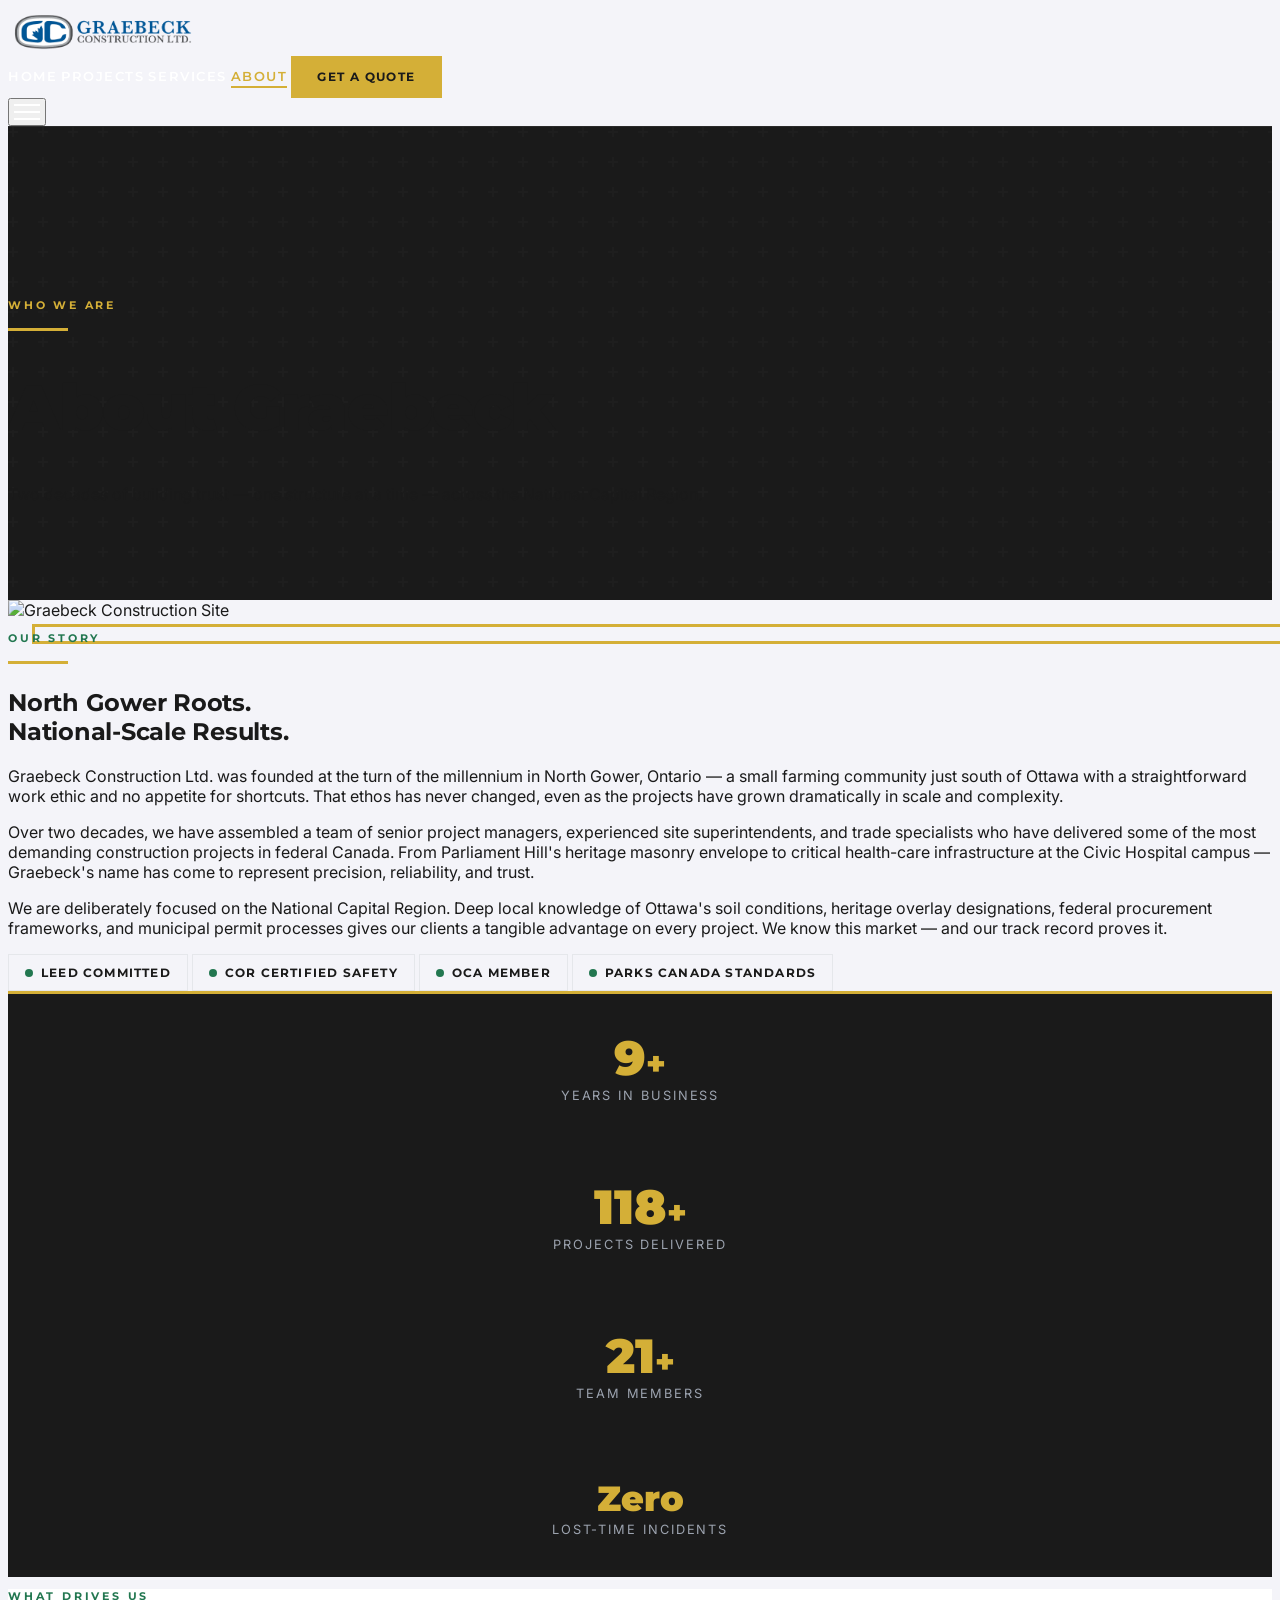
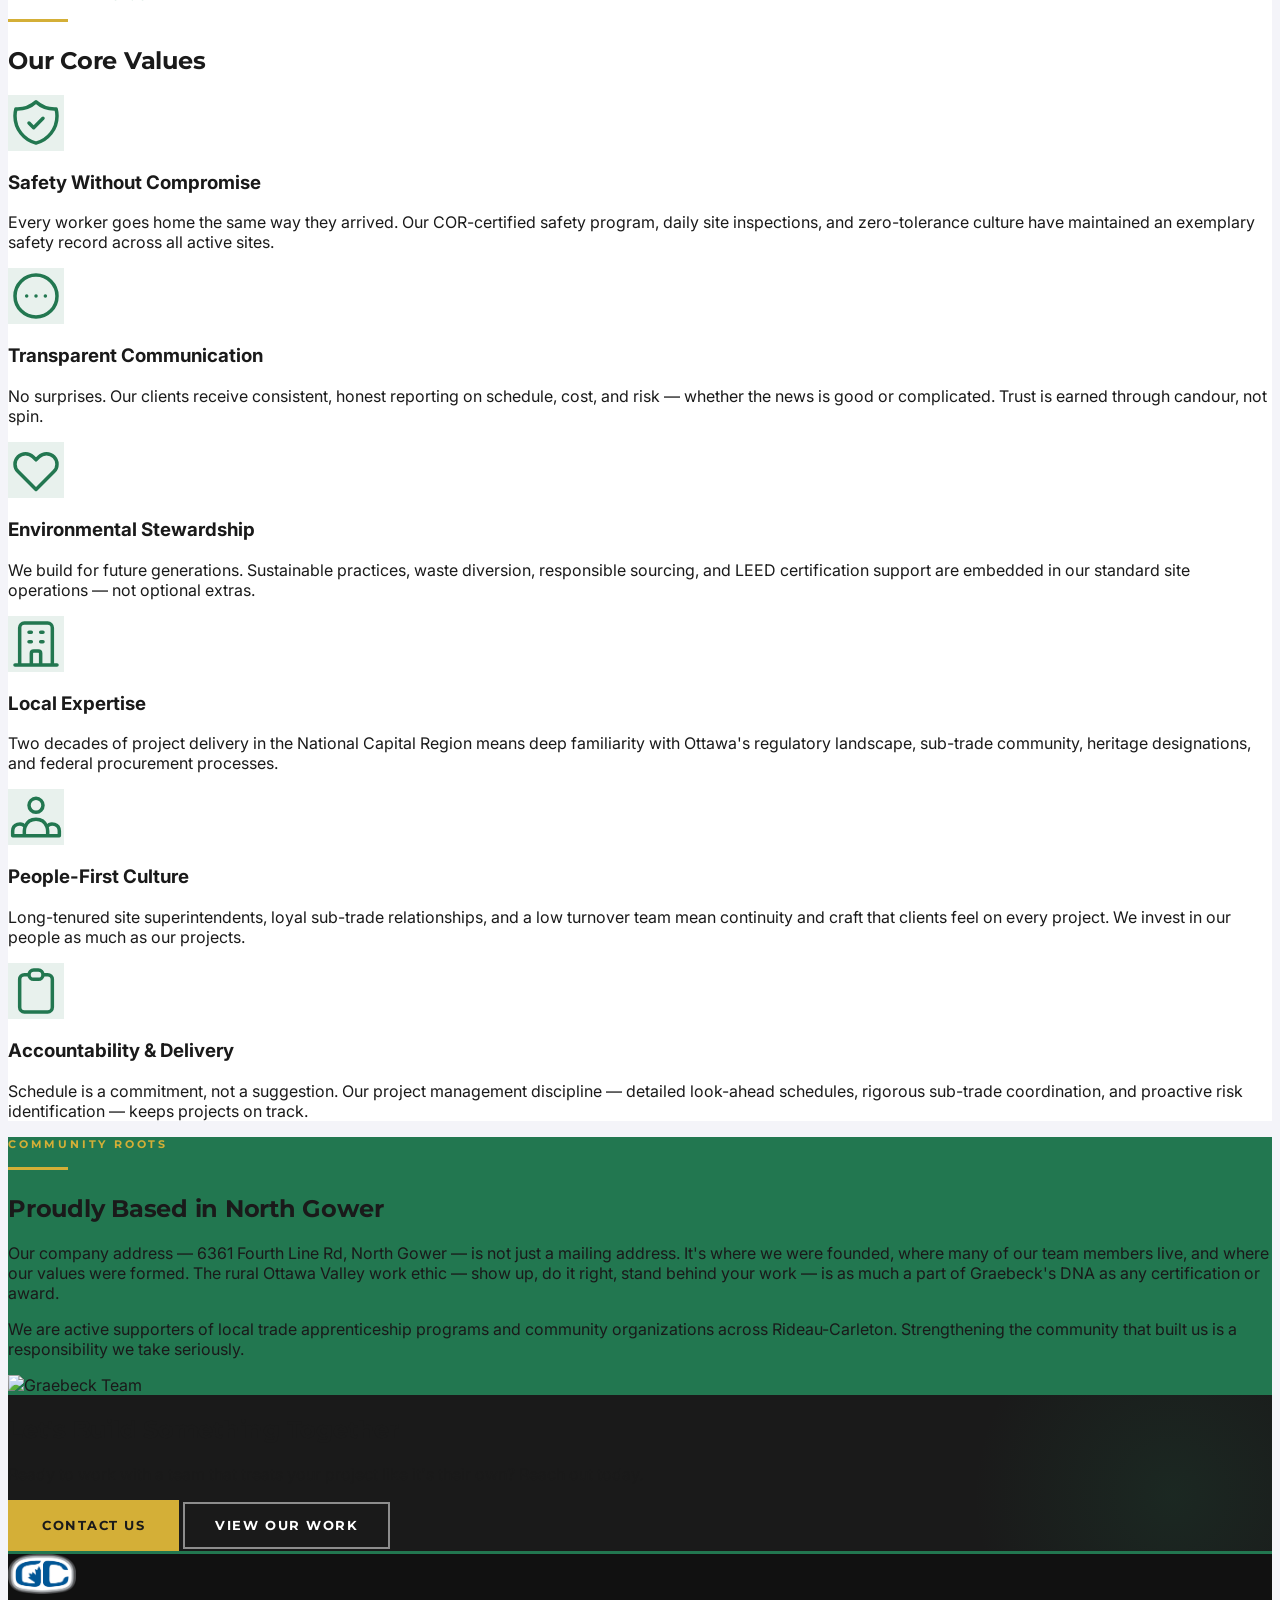
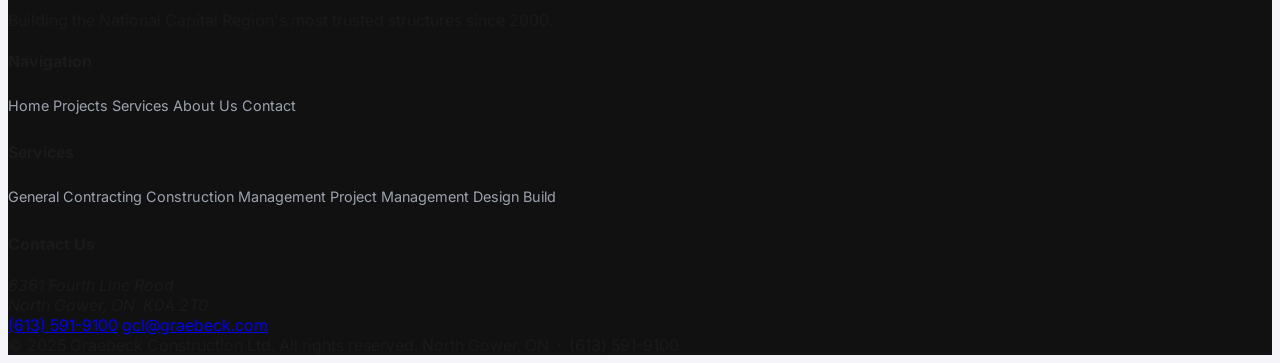
==== about.html @ f1868d28 "Replace placeholder logos and Unsplash images with real Graebeck assets - Download and wire up real " ====
<!DOCTYPE html>
<html lang="en">
<head>
  <meta charset="UTF-8" />
  <meta name="viewport" content="width=device-width, initial-scale=1.0" />
  <title>About Us — Graebeck Construction Ltd.</title>
  <meta name="description" content="Learn about Graebeck Construction Ltd. — 20+ years of trusted institutional, commercial, and heritage construction across Ottawa and the National Capital Region." />
  <link rel="preconnect" href="https://fonts.googleapis.com" />
  <link rel="preconnect" href="https://fonts.gstatic.com" crossorigin />
  <link href="https://fonts.googleapis.com/css2?family=Montserrat:wght@400;600;700;900&family=Inter:wght@300;400;500;600&display=swap" rel="stylesheet" />
  <script src="https://cdn.tailwindcss.com"></script>
  <script>
    tailwind.config = {
      theme: {
        extend: {
          colors: {
            onyx: '#1A1A1A', forest: '#227750', 'forest-dark': '#1a5c3a',
            cool: '#F4F4F9', gold: '#D4AF37', 'gold-light': '#e8c84a',
          },
          fontFamily: { montserrat: ['Montserrat', 'sans-serif'], inter: ['Inter', 'sans-serif'] }
        }
      }
    }
  </script>
  <link rel="stylesheet" href="css/custom.css" />
</head>
<body class="bg-cool text-onyx">

  <!-- NAV -->
  <nav id="navbar" class="fixed top-0 w-full z-50 nav-scrolled">
    <div class="max-w-7xl mx-auto px-6 lg:px-8">
      <div class="flex items-center justify-between h-20">
        <a href="index.html" class="flex items-center gap-3 no-underline">
          <img src="images/logo.png" alt="Graebeck Construction Ltd." style="height:48px;width:auto;display:block;" />
        </a>
        <div class="hidden md:flex items-center gap-10">
          <a href="index.html"    class="nav-link">Home</a>
          <a href="projects.html" class="nav-link">Projects</a>
          <a href="services.html" class="nav-link">Services</a>
          <a href="about.html"    class="nav-link active">About</a>
          <a href="contact.html"  class="btn-primary" style="padding:12px 24px;font-size:0.72rem;">Get a Quote</a>
        </div>
        <button id="hamburger" class="hamburger md:hidden"><span></span><span></span><span></span></button>
      </div>
    </div>
    <div id="mobile-menu" class="md:hidden" style="background:#111;border-top:1px solid #2a2a2a;">
      <a href="index.html"    class="mobile-nav-link">Home</a>
      <a href="projects.html" class="mobile-nav-link">Projects</a>
      <a href="services.html" class="mobile-nav-link">Services</a>
      <a href="about.html"    class="mobile-nav-link">About</a>
      <a href="contact.html"  class="mobile-nav-link" style="color:#D4AF37;">Get a Quote →</a>
    </div>
  </nav>

  <!-- PAGE HERO -->
  <div class="page-hero">
    <div class="max-w-7xl mx-auto px-6 lg:px-8 page-hero-content">
      <p class="label-overline light">Who We Are</p>
      <div class="gold-divider"></div>
      <h1 class="heading-display text-white" style="font-size:clamp(2.2rem,5vw,4rem);">About Graebeck</h1>
      <p class="text-gray-400 font-inter mt-4 max-w-xl text-lg leading-relaxed">
        Two decades of building trust — one structure at a time — across the National Capital Region.
      </p>
    </div>
  </div>

  <!-- STORY SECTION -->
  <section class="py-24 bg-cool">
    <div class="max-w-7xl mx-auto px-6 lg:px-8">
      <div class="grid grid-cols-1 lg:grid-cols-2 gap-16 items-center">

        <div class="about-img-wrapper" data-reveal>
          <img src="https://images.unsplash.com/photo-1504307651254-35680f356dfd?w=900&q=80"
               alt="Graebeck Construction Site" loading="lazy" />
        </div>

        <div data-reveal data-delay="150">
          <p class="label-overline">Our Story</p>
          <div class="gold-divider"></div>
          <h2 class="heading-section text-onyx text-3xl mb-6">North Gower Roots.<br/>National-Scale Results.</h2>
          <p class="text-gray-600 font-inter leading-relaxed mb-5">
            Graebeck Construction Ltd. was founded at the turn of the millennium in North Gower,
            Ontario — a small farming community just south of Ottawa with a straightforward
            work ethic and no appetite for shortcuts. That ethos has never changed, even as
            the projects have grown dramatically in scale and complexity.
          </p>
          <p class="text-gray-600 font-inter leading-relaxed mb-5">
            Over two decades, we have assembled a team of senior project managers, experienced
            site superintendents, and trade specialists who have delivered some of the most
            demanding construction projects in federal Canada. From Parliament Hill's heritage
            masonry envelope to critical health-care infrastructure at the Civic Hospital campus —
            Graebeck's name has come to represent precision, reliability, and trust.
          </p>
          <p class="text-gray-600 font-inter leading-relaxed mb-8">
            We are deliberately focused on the National Capital Region. Deep local knowledge
            of Ottawa's soil conditions, heritage overlay designations, federal procurement
            frameworks, and municipal permit processes gives our clients a tangible advantage
            on every project. We know this market — and our track record proves it.
          </p>
          <div class="flex flex-wrap gap-3">
            <span class="cert-badge"><span class="badge-dot"></span>LEED Committed</span>
            <span class="cert-badge"><span class="badge-dot"></span>COR Certified Safety</span>
            <span class="cert-badge"><span class="badge-dot"></span>OCA Member</span>
            <span class="cert-badge"><span class="badge-dot"></span>Parks Canada Standards</span>
          </div>
        </div>
      </div>
    </div>
  </section>

  <!-- STATS -->
  <section class="stats-bar">
    <div class="max-w-7xl mx-auto px-6 lg:px-8">
      <div class="grid grid-cols-2 md:grid-cols-4 divide-x divide-gray-800">
        <div class="stat-item">
          <span class="stat-number"><span data-target="20">0</span><span class="stat-suffix">+</span></span>
          <div class="stat-label">Years in Business</div>
        </div>
        <div class="stat-item">
          <span class="stat-number"><span data-target="250">0</span><span class="stat-suffix">+</span></span>
          <div class="stat-label">Projects Delivered</div>
        </div>
        <div class="stat-item">
          <span class="stat-number"><span data-target="45">0</span><span class="stat-suffix">+</span></span>
          <div class="stat-label">Team Members</div>
        </div>
        <div class="stat-item">
          <span class="stat-number" style="font-size:2.2rem;color:#D4AF37;">Zero</span>
          <div class="stat-label">Lost-Time Incidents</div>
        </div>
      </div>
    </div>
  </section>

  <!-- VALUES -->
  <section style="background:#fff;" class="py-24">
    <div class="max-w-7xl mx-auto px-6 lg:px-8">
      <div class="text-center max-w-2xl mx-auto mb-16">
        <p class="label-overline" data-reveal>What Drives Us</p>
        <div class="gold-divider mx-auto"></div>
        <h2 class="heading-section text-onyx text-4xl" data-reveal data-delay="100">Our Core Values</h2>
      </div>
      <div class="grid grid-cols-1 md:grid-cols-2 lg:grid-cols-3 gap-8">

        <div class="p-8 bg-cool border border-gray-200" data-reveal>
          <div class="service-icon mb-5">
            <svg xmlns="http://www.w3.org/2000/svg" class="w-7 h-7" fill="none" viewBox="0 0 24 24" stroke="currentColor"><path stroke-linecap="round" stroke-linejoin="round" stroke-width="1.5" d="M9 12l2 2 4-4m5.618-4.016A11.955 11.955 0 0112 2.944a11.955 11.955 0 01-8.618 3.04A12.02 12.02 0 003 9c0 5.591 3.824 10.29 9 11.622 5.176-1.332 9-6.03 9-11.622 0-1.042-.133-2.052-.382-3.016z" /></svg>
          </div>
          <h3 class="font-montserrat font-bold text-onyx text-lg mb-3">Safety Without Compromise</h3>
          <p class="text-gray-500 font-inter text-sm leading-relaxed">Every worker goes home the same way they arrived. Our COR-certified safety program, daily site inspections, and zero-tolerance culture have maintained an exemplary safety record across all active sites.</p>
        </div>

        <div class="p-8 bg-cool border border-gray-200" data-reveal data-delay="80">
          <div class="service-icon mb-5">
            <svg xmlns="http://www.w3.org/2000/svg" class="w-7 h-7" fill="none" viewBox="0 0 24 24" stroke="currentColor"><path stroke-linecap="round" stroke-linejoin="round" stroke-width="1.5" d="M8 12h.01M12 12h.01M16 12h.01M21 12a9 9 0 11-18 0 9 9 0 0118 0z" /></svg>
          </div>
          <h3 class="font-montserrat font-bold text-onyx text-lg mb-3">Transparent Communication</h3>
          <p class="text-gray-500 font-inter text-sm leading-relaxed">No surprises. Our clients receive consistent, honest reporting on schedule, cost, and risk — whether the news is good or complicated. Trust is earned through candour, not spin.</p>
        </div>

        <div class="p-8 bg-cool border border-gray-200" data-reveal data-delay="160">
          <div class="service-icon mb-5">
            <svg xmlns="http://www.w3.org/2000/svg" class="w-7 h-7" fill="none" viewBox="0 0 24 24" stroke="currentColor"><path stroke-linecap="round" stroke-linejoin="round" stroke-width="1.5" d="M4.318 6.318a4.5 4.5 0 000 6.364L12 20.364l7.682-7.682a4.5 4.5 0 00-6.364-6.364L12 7.636l-1.318-1.318a4.5 4.5 0 00-6.364 0z" /></svg>
          </div>
          <h3 class="font-montserrat font-bold text-onyx text-lg mb-3">Environmental Stewardship</h3>
          <p class="text-gray-500 font-inter text-sm leading-relaxed">We build for future generations. Sustainable practices, waste diversion, responsible sourcing, and LEED certification support are embedded in our standard site operations — not optional extras.</p>
        </div>

        <div class="p-8 bg-cool border border-gray-200" data-reveal data-delay="60">
          <div class="service-icon mb-5">
            <svg xmlns="http://www.w3.org/2000/svg" class="w-7 h-7" fill="none" viewBox="0 0 24 24" stroke="currentColor"><path stroke-linecap="round" stroke-linejoin="round" stroke-width="1.5" d="M19 21V5a2 2 0 00-2-2H7a2 2 0 00-2 2v16m14 0h2m-2 0h-5m-9 0H3m2 0h5M9 7h1m-1 4h1m4-4h1m-1 4h1m-5 10v-5a1 1 0 011-1h2a1 1 0 011 1v5m-4 0h4" /></svg>
          </div>
          <h3 class="font-montserrat font-bold text-onyx text-lg mb-3">Local Expertise</h3>
          <p class="text-gray-500 font-inter text-sm leading-relaxed">Two decades of project delivery in the National Capital Region means deep familiarity with Ottawa's regulatory landscape, sub-trade community, heritage designations, and federal procurement processes.</p>
        </div>

        <div class="p-8 bg-cool border border-gray-200" data-reveal data-delay="140">
          <div class="service-icon mb-5">
            <svg xmlns="http://www.w3.org/2000/svg" class="w-7 h-7" fill="none" viewBox="0 0 24 24" stroke="currentColor"><path stroke-linecap="round" stroke-linejoin="round" stroke-width="1.5" d="M17 20h5v-2a3 3 0 00-5.356-1.857M17 20H7m10 0v-2c0-.656-.126-1.283-.356-1.857M7 20H2v-2a3 3 0 015.356-1.857M7 20v-2c0-.656.126-1.283.356-1.857m0 0a5.002 5.002 0 019.288 0M15 7a3 3 0 11-6 0 3 3 0 016 0z" /></svg>
          </div>
          <h3 class="font-montserrat font-bold text-onyx text-lg mb-3">People-First Culture</h3>
          <p class="text-gray-500 font-inter text-sm leading-relaxed">Long-tenured site superintendents, loyal sub-trade relationships, and a low turnover team mean continuity and craft that clients feel on every project. We invest in our people as much as our projects.</p>
        </div>

        <div class="p-8 bg-cool border border-gray-200" data-reveal data-delay="220">
          <div class="service-icon mb-5">
            <svg xmlns="http://www.w3.org/2000/svg" class="w-7 h-7" fill="none" viewBox="0 0 24 24" stroke="currentColor"><path stroke-linecap="round" stroke-linejoin="round" stroke-width="1.5" d="M9 5H7a2 2 0 00-2 2v12a2 2 0 002 2h10a2 2 0 002-2V7a2 2 0 00-2-2h-2M9 5a2 2 0 002 2h2a2 2 0 002-2M9 5a2 2 0 012-2h2a2 2 0 012 2" /></svg>
          </div>
          <h3 class="font-montserrat font-bold text-onyx text-lg mb-3">Accountability & Delivery</h3>
          <p class="text-gray-500 font-inter text-sm leading-relaxed">Schedule is a commitment, not a suggestion. Our project management discipline — detailed look-ahead schedules, rigorous sub-trade coordination, and proactive risk identification — keeps projects on track.</p>
        </div>

      </div>
    </div>
  </section>

  <!-- COMMUNITY -->
  <section style="background:var(--forest);" class="py-20">
    <div class="max-w-7xl mx-auto px-6 lg:px-8">
      <div class="grid grid-cols-1 lg:grid-cols-2 gap-16 items-center">
        <div data-reveal>
          <p class="label-overline light">Community Roots</p>
          <div class="gold-divider"></div>
          <h2 class="heading-section text-white text-3xl mb-6">Proudly Based in North Gower</h2>
          <p class="text-green-100 font-inter leading-relaxed mb-5">
            Our company address — 6361 Fourth Line Rd, North Gower — is not just a mailing address.
            It's where we were founded, where many of our team members live, and where our values
            were formed. The rural Ottawa Valley work ethic — show up, do it right, stand behind
            your work — is as much a part of Graebeck's DNA as any certification or award.
          </p>
          <p class="text-green-100 font-inter leading-relaxed">
            We are active supporters of local trade apprenticeship programs and community
            organizations across Rideau-Carleton. Strengthening the community that built us
            is a responsibility we take seriously.
          </p>
        </div>
        <div data-reveal data-delay="120">
          <img src="https://images.unsplash.com/photo-1541976590-713941681591?w=900&q=80"
               alt="Graebeck Team" class="w-full h-72 object-cover" loading="lazy" />
        </div>
      </div>
    </div>
  </section>

  <!-- CTA -->
  <section class="cta-section py-24">
    <div class="max-w-3xl mx-auto px-6 lg:px-8 text-center">
      <h2 class="heading-section text-white text-3xl mb-4">Let's Build Something Together</h2>
      <p class="text-gray-400 font-inter mb-8">Ready to work with a team that treats your project like it's their own? Reach out today.</p>
      <div class="flex flex-wrap gap-5 justify-center">
        <a href="contact.html" class="btn-primary">Contact Us</a>
        <a href="projects.html" class="btn-outline">View Our Work</a>
      </div>
    </div>
  </section>

  <!-- FOOTER -->
  <footer class="site-footer">
    <div class="max-w-7xl mx-auto px-6 lg:px-8 py-16">
      <div class="grid grid-cols-1 md:grid-cols-2 lg:grid-cols-4 gap-12">
        <div class="lg:col-span-1">
          <div class="flex items-center gap-3 mb-5">
            <img src="images/logo-footer.png" alt="Graebeck Construction Ltd." style="height:40px;width:auto;display:block;" />
          </div>
          <p class="text-gray-500 text-sm font-inter leading-relaxed">Building the National Capital Region's most trusted structures since 2000.</p>
        </div>
        <div>
          <h4 class="font-montserrat font-bold text-white text-sm tracking-widest uppercase mb-5">Navigation</h4>
          <nav class="flex flex-col">
            <a href="index.html"    class="footer-link">Home</a>
            <a href="projects.html" class="footer-link">Projects</a>
            <a href="services.html" class="footer-link">Services</a>
            <a href="about.html"    class="footer-link">About Us</a>
            <a href="contact.html"  class="footer-link">Contact</a>
          </nav>
        </div>
        <div>
          <h4 class="font-montserrat font-bold text-white text-sm tracking-widest uppercase mb-5">Services</h4>
          <nav class="flex flex-col">
            <a href="services.html#general-contracting"      class="footer-link">General Contracting</a>
            <a href="services.html#construction-management"  class="footer-link">Construction Management</a>
            <a href="services.html#project-management"       class="footer-link">Project Management</a>
            <a href="services.html#design-build"             class="footer-link">Design Build</a>
          </nav>
        </div>
        <div>
          <h4 class="font-montserrat font-bold text-white text-sm tracking-widest uppercase mb-5">Contact Us</h4>
          <address class="not-italic text-gray-500 font-inter text-sm leading-loose">
            6361 Fourth Line Road<br/>North Gower, ON &nbsp;K0A 2T0
          </address>
          <a href="tel:6135919100" class="block text-gray-400 hover:text-gold transition-colors font-inter text-sm mt-3">(613) 591-9100</a>
          <a href="mailto:gcl@graebeck.com" class="block text-gray-400 hover:text-gold transition-colors font-inter text-sm">gcl@graebeck.com</a>
        </div>
      </div>
      <div class="border-t border-gray-800 mt-12 pt-8 flex flex-col md:flex-row justify-between items-center gap-4 text-gray-600 text-xs font-inter">
        <span>&copy; 2025 Graebeck Construction Ltd. All rights reserved.</span>
        <span>North Gower, ON &nbsp;·&nbsp; (613) 591-9100</span>
      </div>
    </div>
  </footer>

  <script src="js/main.js"></script>
</body>
</html>
---- css/custom.css ----
/* ============================================================
   Graebeck Construction — Custom Stylesheet
   Supplements Tailwind CDN with bespoke effects
   ============================================================ */

/* ── Google Fonts loaded via HTML <link> ── */
@import url('https://fonts.googleapis.com/css2?family=Montserrat:wght@400;600;700;900&family=Inter:wght@300;400;500;600&display=swap');

/* ── CSS Variables ── */
:root {
  --onyx:       #1A1A1A;
  --forest:     #227750;
  --forest-dark:#1a5c3a;
  --cool:       #F4F4F9;
  --gold:       #D4AF37;
  --gold-light: #e8c84a;
}

/* ── Base ── */
html { scroll-behavior: smooth; }
body {
  font-family: 'Inter', sans-serif;
  background-color: var(--cool);
  color: var(--onyx);
  -webkit-font-smoothing: antialiased;
}

/* ── Navbar ── */
#navbar {
  background: transparent;
  transition: background 0.4s ease, box-shadow 0.4s ease;
}
#navbar.nav-scrolled {
  background: var(--onyx) !important;
  box-shadow: 0 2px 20px rgba(0,0,0,0.4);
}
.nav-link {
  font-family: 'Montserrat', sans-serif;
  font-weight: 600;
  font-size: 0.8rem;
  letter-spacing: 0.12em;
  text-transform: uppercase;
  color: #fff;
  text-decoration: none;
  position: relative;
  padding-bottom: 4px;
  transition: color 0.2s;
}
.nav-link::after {
  content: '';
  position: absolute;
  bottom: 0;
  left: 0;
  width: 0;
  height: 2px;
  background: var(--gold);
  transition: width 0.3s ease;
}
.nav-link:hover::after,
.nav-link.active::after { width: 100%; }
.nav-link:hover { color: var(--gold); }
.nav-link.active { color: var(--gold); }

/* ── Hero ── */
.hero-section {
  position: relative;
  min-height: 100vh;
  display: flex;
  align-items: center;
  overflow: hidden;
}
.hero-bg {
  position: absolute;
  inset: 0;
  background-size: cover;
  background-position: center;
  background-attachment: fixed;
  transform: scale(1.05);
  transition: transform 8s ease;
}
.hero-bg.loaded { transform: scale(1); }
.hero-overlay {
  position: absolute;
  inset: 0;
  background: linear-gradient(
    135deg,
    rgba(26,26,26,0.88) 0%,
    rgba(26,26,26,0.65) 50%,
    rgba(34,119,80,0.25) 100%
  );
}
.hero-badge {
  display: inline-flex;
  align-items: center;
  gap: 8px;
  background: rgba(212,175,55,0.15);
  border: 1px solid rgba(212,175,55,0.4);
  color: var(--gold);
  font-family: 'Montserrat', sans-serif;
  font-size: 0.7rem;
  font-weight: 700;
  letter-spacing: 0.2em;
  text-transform: uppercase;
  padding: 6px 16px;
  border-radius: 2px;
  margin-bottom: 24px;
}
.hero-badge .dot {
  width: 6px; height: 6px;
  background: var(--gold);
  border-radius: 50%;
  animation: pulse-dot 2s infinite;
}
@keyframes pulse-dot {
  0%, 100% { opacity: 1; transform: scale(1); }
  50% { opacity: 0.5; transform: scale(1.3); }
}

/* ── Typography ── */
.heading-display {
  font-family: 'Montserrat', sans-serif;
  font-weight: 900;
  letter-spacing: -0.02em;
  line-height: 1.05;
}
.heading-section {
  font-family: 'Montserrat', sans-serif;
  font-weight: 700;
  letter-spacing: -0.01em;
}
.label-overline {
  font-family: 'Montserrat', sans-serif;
  font-weight: 700;
  font-size: 0.7rem;
  letter-spacing: 0.25em;
  text-transform: uppercase;
  color: var(--forest);
}
.label-overline.light { color: var(--gold); }

/* ── Buttons ── */
.btn-primary {
  display: inline-flex;
  align-items: center;
  gap: 10px;
  background: var(--gold);
  color: var(--onyx);
  font-family: 'Montserrat', sans-serif;
  font-weight: 700;
  font-size: 0.8rem;
  letter-spacing: 0.12em;
  text-transform: uppercase;
  padding: 16px 32px;
  border: 2px solid var(--gold);
  text-decoration: none;
  transition: background 0.25s, color 0.25s, transform 0.2s;
  cursor: pointer;
}
.btn-primary:hover {
  background: var(--gold-light);
  border-color: var(--gold-light);
  transform: translateY(-2px);
}
.btn-outline {
  display: inline-flex;
  align-items: center;
  gap: 10px;
  background: transparent;
  color: #fff;
  font-family: 'Montserrat', sans-serif;
  font-weight: 700;
  font-size: 0.8rem;
  letter-spacing: 0.12em;
  text-transform: uppercase;
  padding: 14px 30px;
  border: 2px solid rgba(255,255,255,0.5);
  text-decoration: none;
  transition: border-color 0.25s, color 0.25s, transform 0.2s;
  cursor: pointer;
}
.btn-outline:hover {
  border-color: var(--gold);
  color: var(--gold);
  transform: translateY(-2px);
}
.btn-dark {
  display: inline-flex;
  align-items: center;
  gap: 10px;
  background: var(--onyx);
  color: #fff;
  font-family: 'Montserrat', sans-serif;
  font-weight: 700;
  font-size: 0.8rem;
  letter-spacing: 0.12em;
  text-transform: uppercase;
  padding: 16px 32px;
  border: 2px solid var(--onyx);
  text-decoration: none;
  transition: background 0.25s, color 0.25s, border-color 0.25s, transform 0.2s;
  cursor: pointer;
}
.btn-dark:hover {
  background: transparent;
  color: var(--onyx);
  transform: translateY(-2px);
}

/* ── Stats Bar ── */
.stats-bar {
  background: var(--onyx);
  border-top: 3px solid var(--gold);
}
.stat-item {
  text-align: center;
  padding: 40px 24px;
}
.stat-number {
  font-family: 'Montserrat', sans-serif;
  font-weight: 900;
  font-size: 3rem;
  color: var(--gold);
  line-height: 1;
  display: block;
}
.stat-suffix {
  font-family: 'Montserrat', sans-serif;
  font-weight: 900;
  font-size: 2rem;
  color: var(--gold);
}
.stat-label {
  font-family: 'Inter', sans-serif;
  font-size: 0.8rem;
  letter-spacing: 0.15em;
  text-transform: uppercase;
  color: #9ca3af;
  margin-top: 6px;
}

/* ── Project Cards ── */
.project-card {
  position: relative;
  overflow: hidden;
  cursor: pointer;
  background: #000;
}
.project-card img {
  width: 100%;
  height: 100%;
  object-fit: cover;
  transition: transform 0.6s ease, filter 0.4s ease;
  filter: brightness(0.85);
}
.project-card:hover img {
  transform: scale(1.07);
  filter: brightness(0.5);
}
.project-card-overlay {
  position: absolute;
  inset: 0;
  background: linear-gradient(to top, rgba(26,26,26,0.9) 0%, transparent 60%);
  transition: opacity 0.4s;
}
.project-card-content {
  position: absolute;
  bottom: 0;
  left: 0;
  right: 0;
  padding: 28px;
  transform: translateY(4px);
  transition: transform 0.4s;
}
.project-card:hover .project-card-content { transform: translateY(0); }
.project-card-tag {
  display: inline-block;
  background: var(--forest);
  color: #fff;
  font-family: 'Montserrat', sans-serif;
  font-size: 0.65rem;
  font-weight: 700;
  letter-spacing: 0.15em;
  text-transform: uppercase;
  padding: 3px 10px;
  margin-bottom: 8px;
}
.project-card-arrow {
  position: absolute;
  top: 24px;
  right: 24px;
  width: 40px; height: 40px;
  background: var(--gold);
  color: var(--onyx);
  display: flex;
  align-items: center;
  justify-content: center;
  opacity: 0;
  transform: translateY(-8px);
  transition: opacity 0.3s, transform 0.3s;
}
.project-card:hover .project-card-arrow {
  opacity: 1;
  transform: translateY(0);
}

/* ── Service Cards ── */
.service-card {
  background: #fff;
  border: 1px solid #e5e7eb;
  padding: 40px 32px;
  transition: transform 0.3s ease, box-shadow 0.3s ease, border-color 0.3s;
}
.service-card:hover {
  transform: translateY(-6px);
  box-shadow: 0 20px 60px rgba(26,26,26,0.12);
  border-color: var(--gold);
}
.service-icon {
  width: 56px; height: 56px;
  background: rgba(34,119,80,0.1);
  display: flex;
  align-items: center;
  justify-content: center;
  margin-bottom: 20px;
  color: var(--forest);
  transition: background 0.3s, color 0.3s;
}
.service-card:hover .service-icon {
  background: var(--forest);
  color: #fff;
}

/* ── About Teaser ── */
.about-img-wrapper {
  position: relative;
}
.about-img-wrapper::before {
  content: '';
  position: absolute;
  top: 24px; left: 24px;
  right: -24px; bottom: -24px;
  border: 3px solid var(--gold);
  z-index: 0;
}
.about-img-wrapper img {
  position: relative;
  z-index: 1;
  width: 100%;
  height: 520px;
  object-fit: cover;
}
.cert-badge {
  display: inline-flex;
  align-items: center;
  gap: 8px;
  background: var(--cool);
  border: 1px solid #e5e7eb;
  padding: 10px 16px;
  font-family: 'Montserrat', sans-serif;
  font-size: 0.75rem;
  font-weight: 700;
  letter-spacing: 0.1em;
  text-transform: uppercase;
  color: var(--onyx);
}
.cert-badge .badge-dot {
  width: 8px; height: 8px;
  background: var(--forest);
  border-radius: 50%;
  flex-shrink: 0;
}

/* ── CTA Section ── */
.cta-section {
  background: var(--onyx);
  position: relative;
  overflow: hidden;
}
.cta-section::before {
  content: '';
  position: absolute;
  top: -100px; right: -100px;
  width: 400px; height: 400px;
  background: radial-gradient(circle, rgba(34,119,80,0.15) 0%, transparent 70%);
  pointer-events: none;
}

/* ── Footer ── */
.site-footer {
  background: #111;
  border-top: 3px solid var(--forest);
}
.footer-link {
  color: #9ca3af;
  font-size: 0.9rem;
  text-decoration: none;
  transition: color 0.2s;
  line-height: 2;
}
.footer-link:hover { color: var(--gold); }
.footer-logo-mark {
  width: 48px; height: 48px;
  background: var(--gold);
  display: flex;
  align-items: center;
  justify-content: center;
  flex-shrink: 0;
}

/* ── Page Hero (inner pages) ── */
.page-hero {
  padding: 160px 0 80px;
  background: var(--onyx);
  position: relative;
  overflow: hidden;
}
.page-hero::after {
  content: '';
  position: absolute;
  inset: 0;
  background-image: url("data:image/svg+xml,%3Csvg width='60' height='60' viewBox='0 0 60 60' xmlns='http://www.w3.org/2000/svg'%3E%3Cg fill='none' fill-rule='evenodd'%3E%3Cg fill='%23ffffff' fill-opacity='0.02'%3E%3Cpath d='M36 34v-4h-2v4h-4v2h4v4h2v-4h4v-2h-4zm0-30V0h-2v4h-4v2h4v4h2V6h4V4h-4zM6 34v-4H4v4H0v2h4v4h2v-4h4v-2H6zM6 4V0H4v4H0v2h4v4h2V6h4V4H6z'/%3E%3C/g%3E%3C/g%3E%3C/svg%3E");
}
.page-hero-content { position: relative; z-index: 1; }

/* ── Filter Buttons ── */
.filter-btn {
  font-family: 'Montserrat', sans-serif;
  font-weight: 700;
  font-size: 0.75rem;
  letter-spacing: 0.12em;
  text-transform: uppercase;
  padding: 10px 24px;
  border: 2px solid #e5e7eb;
  background: transparent;
  color: #6b7280;
  cursor: pointer;
  transition: all 0.25s;
}
.filter-btn:hover,
.filter-btn.active {
  background: var(--onyx);
  border-color: var(--onyx);
  color: #fff;
}
.filter-btn.active {
  background: var(--forest);
  border-color: var(--forest);
}

/* ── Project Detail ── */
.project-hero-img {
  width: 100%;
  height: 55vh;
  min-height: 420px;
  object-fit: cover;
}
.project-meta-item {
  padding: 16px 0;
  border-bottom: 1px solid #e5e7eb;
}
.project-meta-label {
  font-family: 'Montserrat', sans-serif;
  font-size: 0.65rem;
  font-weight: 700;
  letter-spacing: 0.2em;
  text-transform: uppercase;
  color: var(--forest);
  margin-bottom: 4px;
}
.gallery-thumb {
  aspect-ratio: 4/3;
  overflow: hidden;
  cursor: pointer;
}
.gallery-thumb img {
  width: 100%; height: 100%;
  object-fit: cover;
  transition: transform 0.5s;
}
.gallery-thumb:hover img { transform: scale(1.08); }

/* ── Services Page ── */
.process-step {
  display: flex;
  gap: 24px;
  align-items: flex-start;
}
.process-num {
  font-family: 'Montserrat', sans-serif;
  font-weight: 900;
  font-size: 3rem;
  color: rgba(212,175,55,0.2);
  line-height: 1;
  min-width: 64px;
  transition: color 0.3s;
}
.process-step:hover .process-num { color: var(--gold); }

/* ── Contact Page ── */
.contact-form input,
.contact-form textarea,
.contact-form select {
  width: 100%;
  background: #fff;
  border: 2px solid #e5e7eb;
  color: var(--onyx);
  font-family: 'Inter', sans-serif;
  font-size: 0.95rem;
  padding: 14px 18px;
  outline: none;
  transition: border-color 0.25s;
  appearance: none;
}
.contact-form input:focus,
.contact-form textarea:focus,
.contact-form select:focus { border-color: var(--forest); }
.contact-form label {
  display: block;
  font-family: 'Montserrat', sans-serif;
  font-size: 0.7rem;
  font-weight: 700;
  letter-spacing: 0.15em;
  text-transform: uppercase;
  color: var(--onyx);
  margin-bottom: 6px;
}

/* ── Divider ── */
.gold-divider {
  width: 60px; height: 3px;
  background: var(--gold);
  margin: 16px 0 24px;
}

/* ── Scroll reveal (fallback when AOS not used) ── */
[data-reveal] {
  opacity: 0;
  transform: translateY(30px);
  transition: opacity 0.7s ease, transform 0.7s ease;
}
[data-reveal].revealed {
  opacity: 1;
  transform: translateY(0);
}

/* ── Mobile hamburger ── */
.hamburger {
  display: flex; flex-direction: column;
  gap: 5px; cursor: pointer; padding: 4px;
}
.hamburger span {
  display: block;
  width: 26px; height: 2px;
  background: #fff;
  transition: transform 0.3s, opacity 0.3s, width 0.3s;
}
.hamburger.open span:nth-child(1) { transform: translateY(7px) rotate(45deg); }
.hamburger.open span:nth-child(2) { opacity: 0; width: 0; }
.hamburger.open span:nth-child(3) { transform: translateY(-7px) rotate(-45deg); }

/* ── Mobile menu slide ── */
#mobile-menu {
  max-height: 0;
  overflow: hidden;
  transition: max-height 0.4s ease;
}
#mobile-menu.open { max-height: 400px; }
.mobile-nav-link {
  display: block;
  font-family: 'Montserrat', sans-serif;
  font-weight: 700;
  font-size: 0.85rem;
  letter-spacing: 0.12em;
  text-transform: uppercase;
  color: #d1d5db;
  padding: 14px 24px;
  border-bottom: 1px solid #2a2a2a;
  text-decoration: none;
  transition: color 0.2s, background 0.2s;
}
.mobile-nav-link:hover { color: var(--gold); background: rgba(255,255,255,0.03); }

/* ── Responsive utilities ── */
@media (max-width: 768px) {
  .heading-display { font-size: 2.4rem; }
  .about-img-wrapper::before { display: none; }
  .stat-number { font-size: 2.2rem; }
}
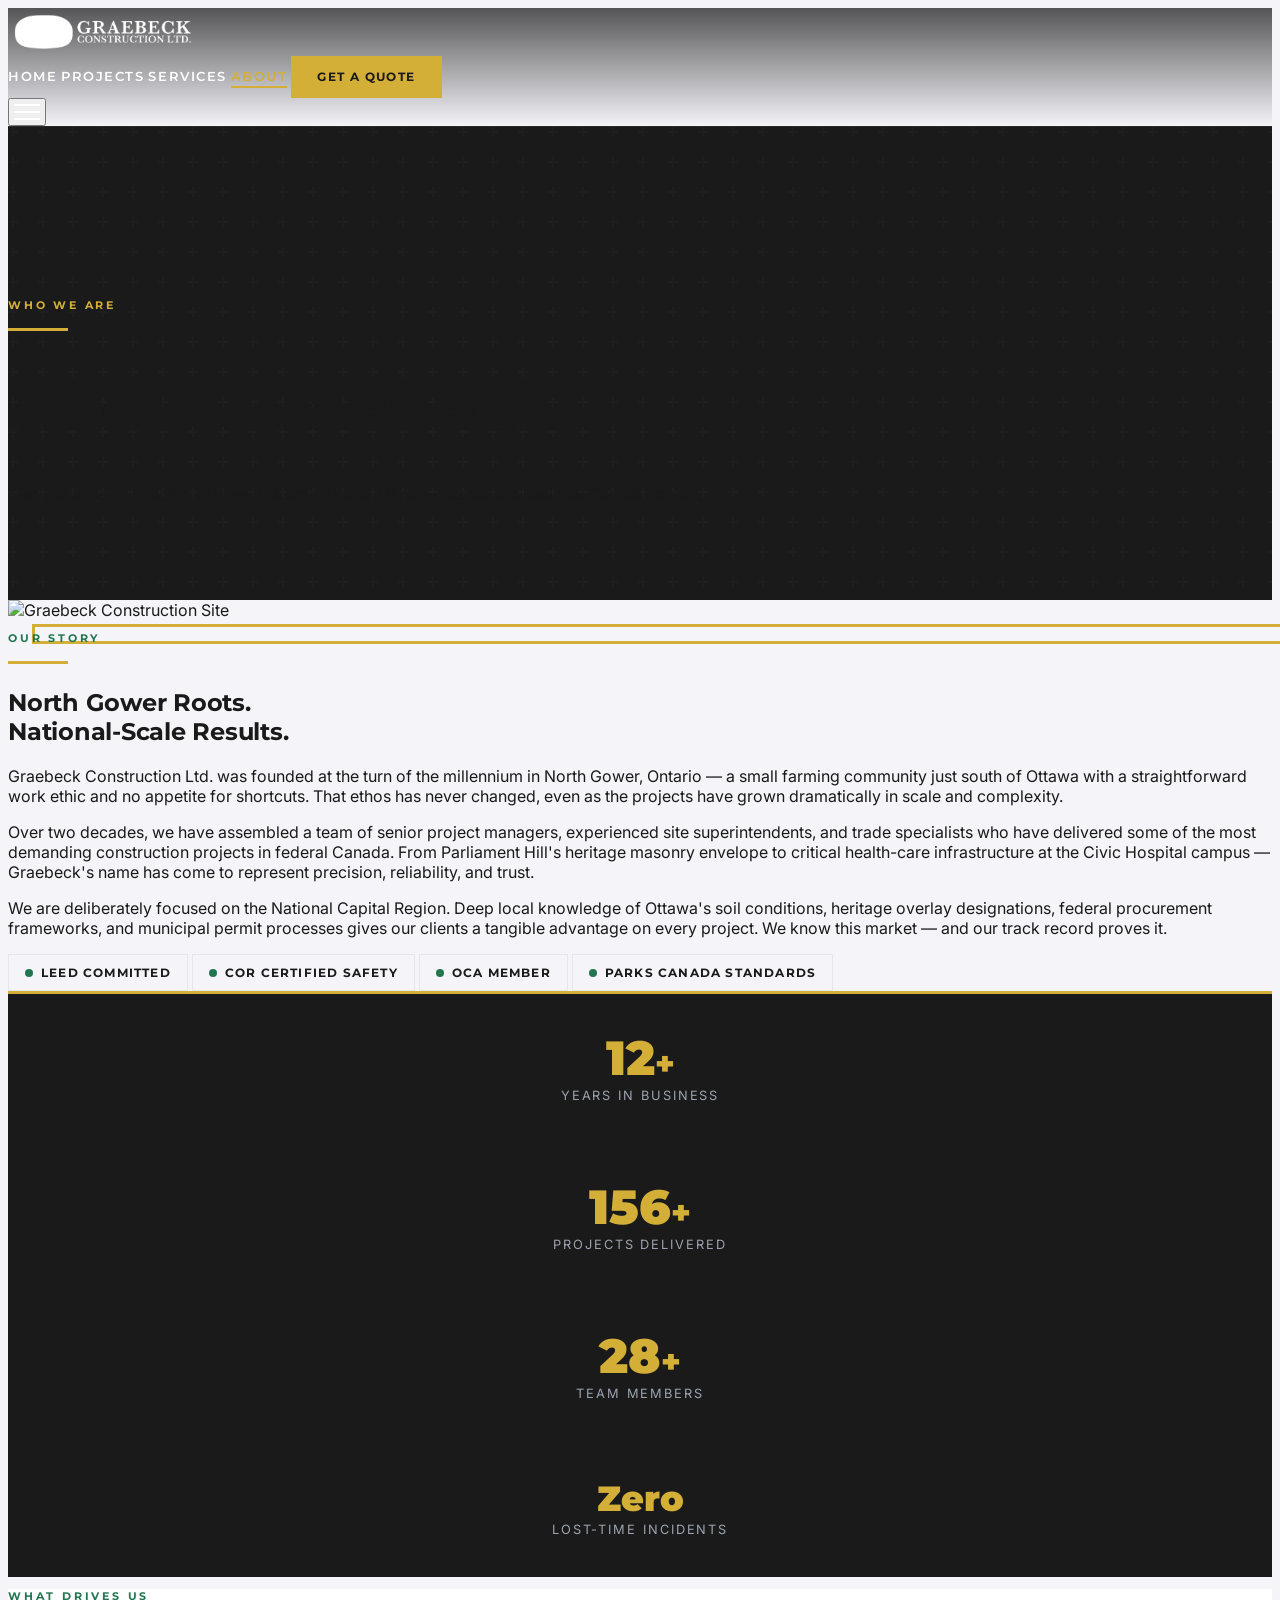
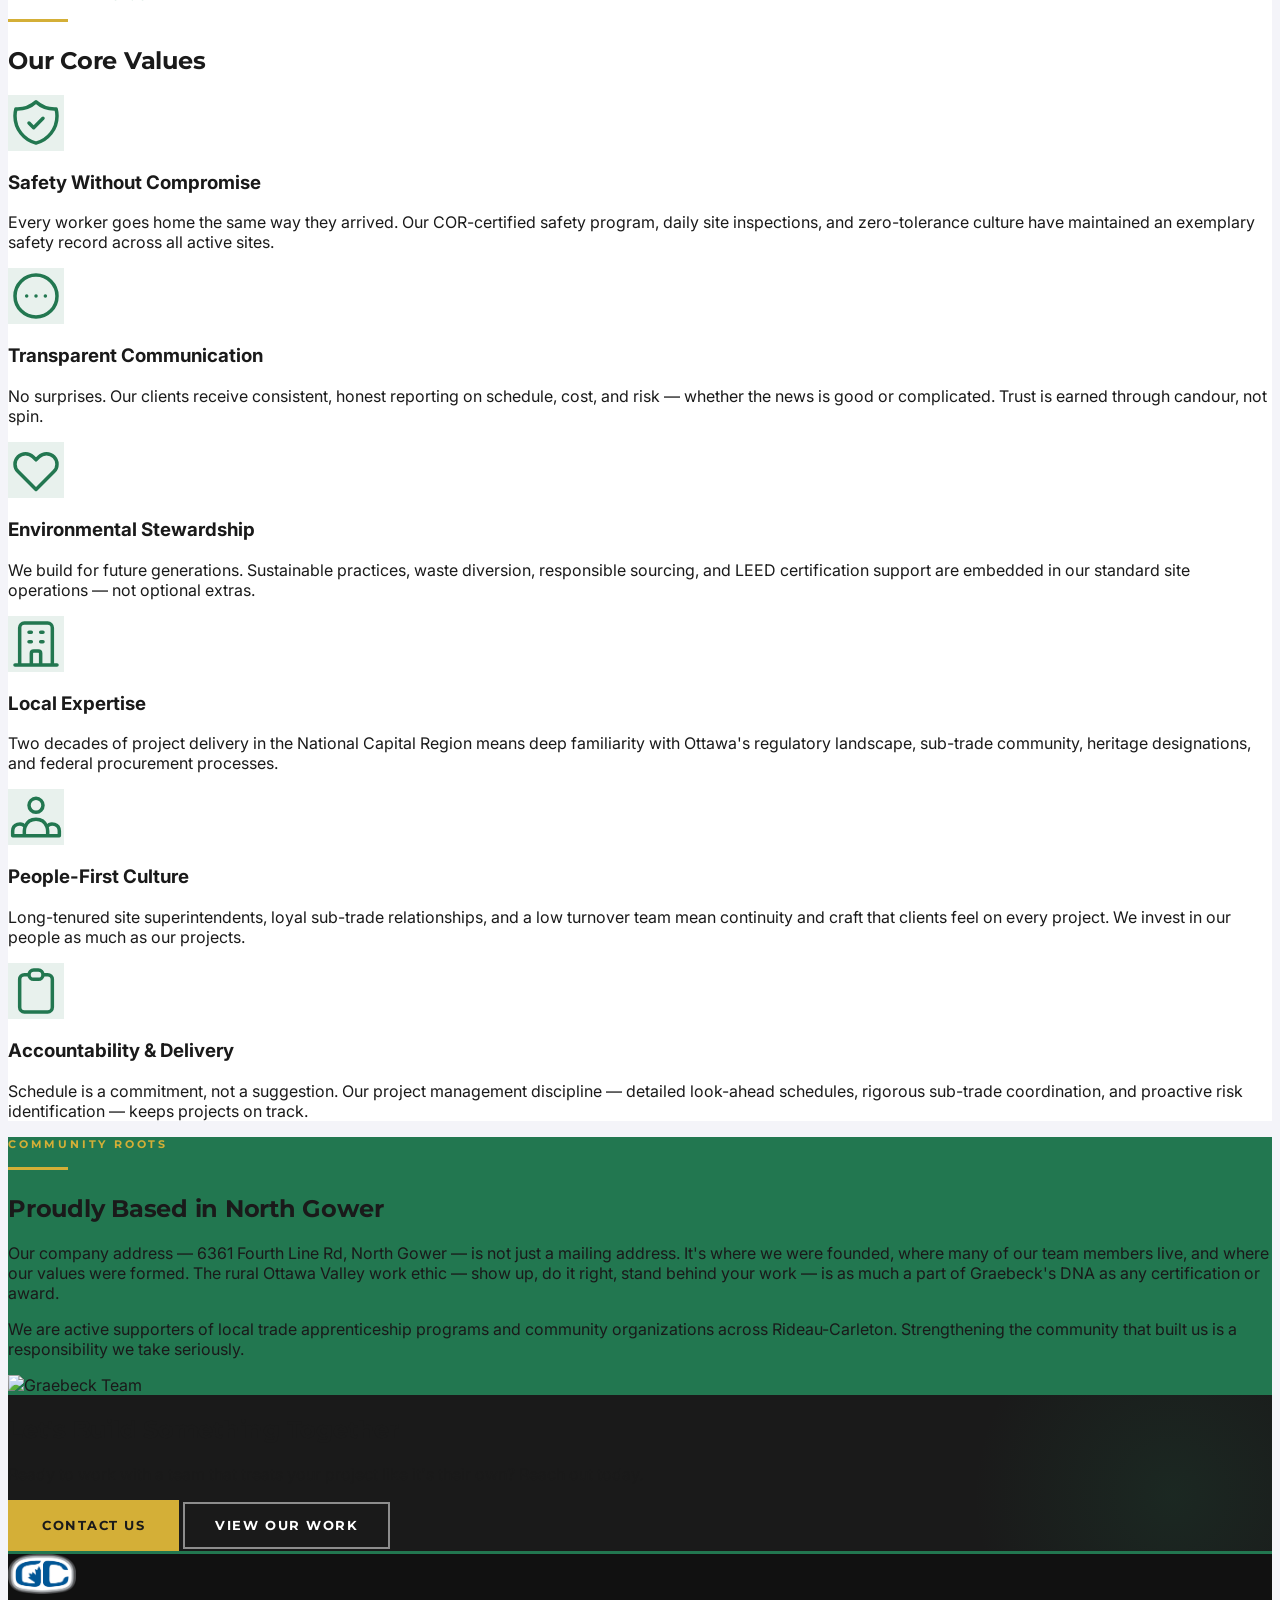
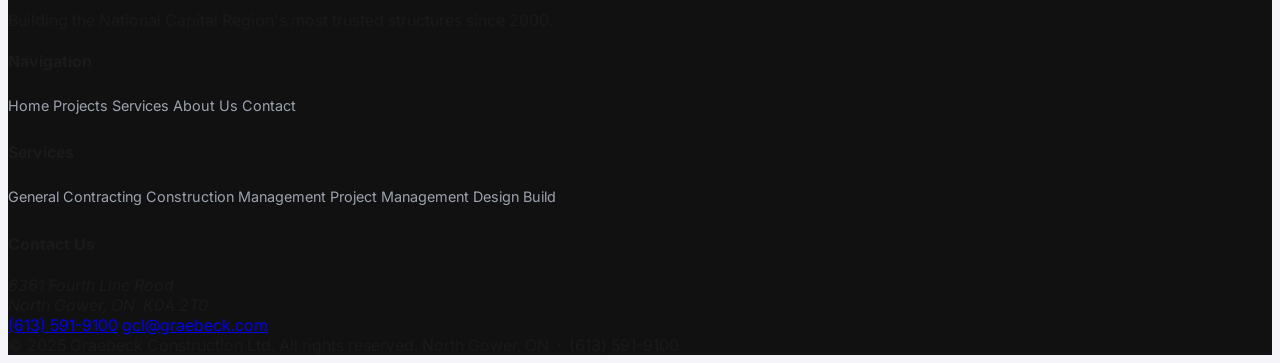
==== commit 85a01c59: "Three targeted fixes: services rewrite, logo visibility, hero SVG grid Task 1 — services.html: - Rep" ====
--- a/about.html
+++ b/about.html
@@ -30,7 +30,7 @@
   <nav id="navbar" class="fixed top-0 w-full z-50 nav-scrolled">
     <div class="max-w-7xl mx-auto px-6 lg:px-8">
       <div class="flex items-center justify-between h-20">
-        <a href="index.html" class="flex items-center gap-3 no-underline">
+        <a href="index.html" class="nav-logo flex items-center gap-3 no-underline">
           <img src="images/logo.png" alt="Graebeck Construction Ltd." style="height:48px;width:auto;display:block;" />
         </a>
         <div class="hidden md:flex items-center gap-10">
--- a/css/custom.css
+++ b/css/custom.css
@@ -27,12 +27,20 @@
 
 /* ── Navbar ── */
 #navbar {
-  background: transparent;
+  background: linear-gradient(to bottom, rgba(0,0,0,0.65) 0%, transparent 100%);
   transition: background 0.4s ease, box-shadow 0.4s ease;
 }
 #navbar.nav-scrolled {
   background: var(--onyx) !important;
   box-shadow: 0 2px 20px rgba(0,0,0,0.4);
+}
+/* Logo visibility: white/inverted when nav is transparent, natural when scrolled */
+#navbar:not(.nav-scrolled) .nav-logo img {
+  filter: brightness(0) invert(1);
+}
+#navbar.nav-scrolled .nav-logo img {
+  filter: none;
+  transition: filter 0.3s ease;
 }
 .nav-link {
   font-family: 'Montserrat', sans-serif;
@@ -69,16 +77,7 @@
   align-items: center;
   overflow: hidden;
 }
-.hero-bg {
-  position: absolute;
-  inset: 0;
-  background-size: cover;
-  background-position: center;
-  background-attachment: fixed;
-  transform: scale(1.05);
-  transition: transform 8s ease;
-}
-.hero-bg.loaded { transform: scale(1); }
+/* .hero-bg removed — replaced by #hero-canvas SVG in index.html */
 .hero-overlay {
   position: absolute;
   inset: 0;
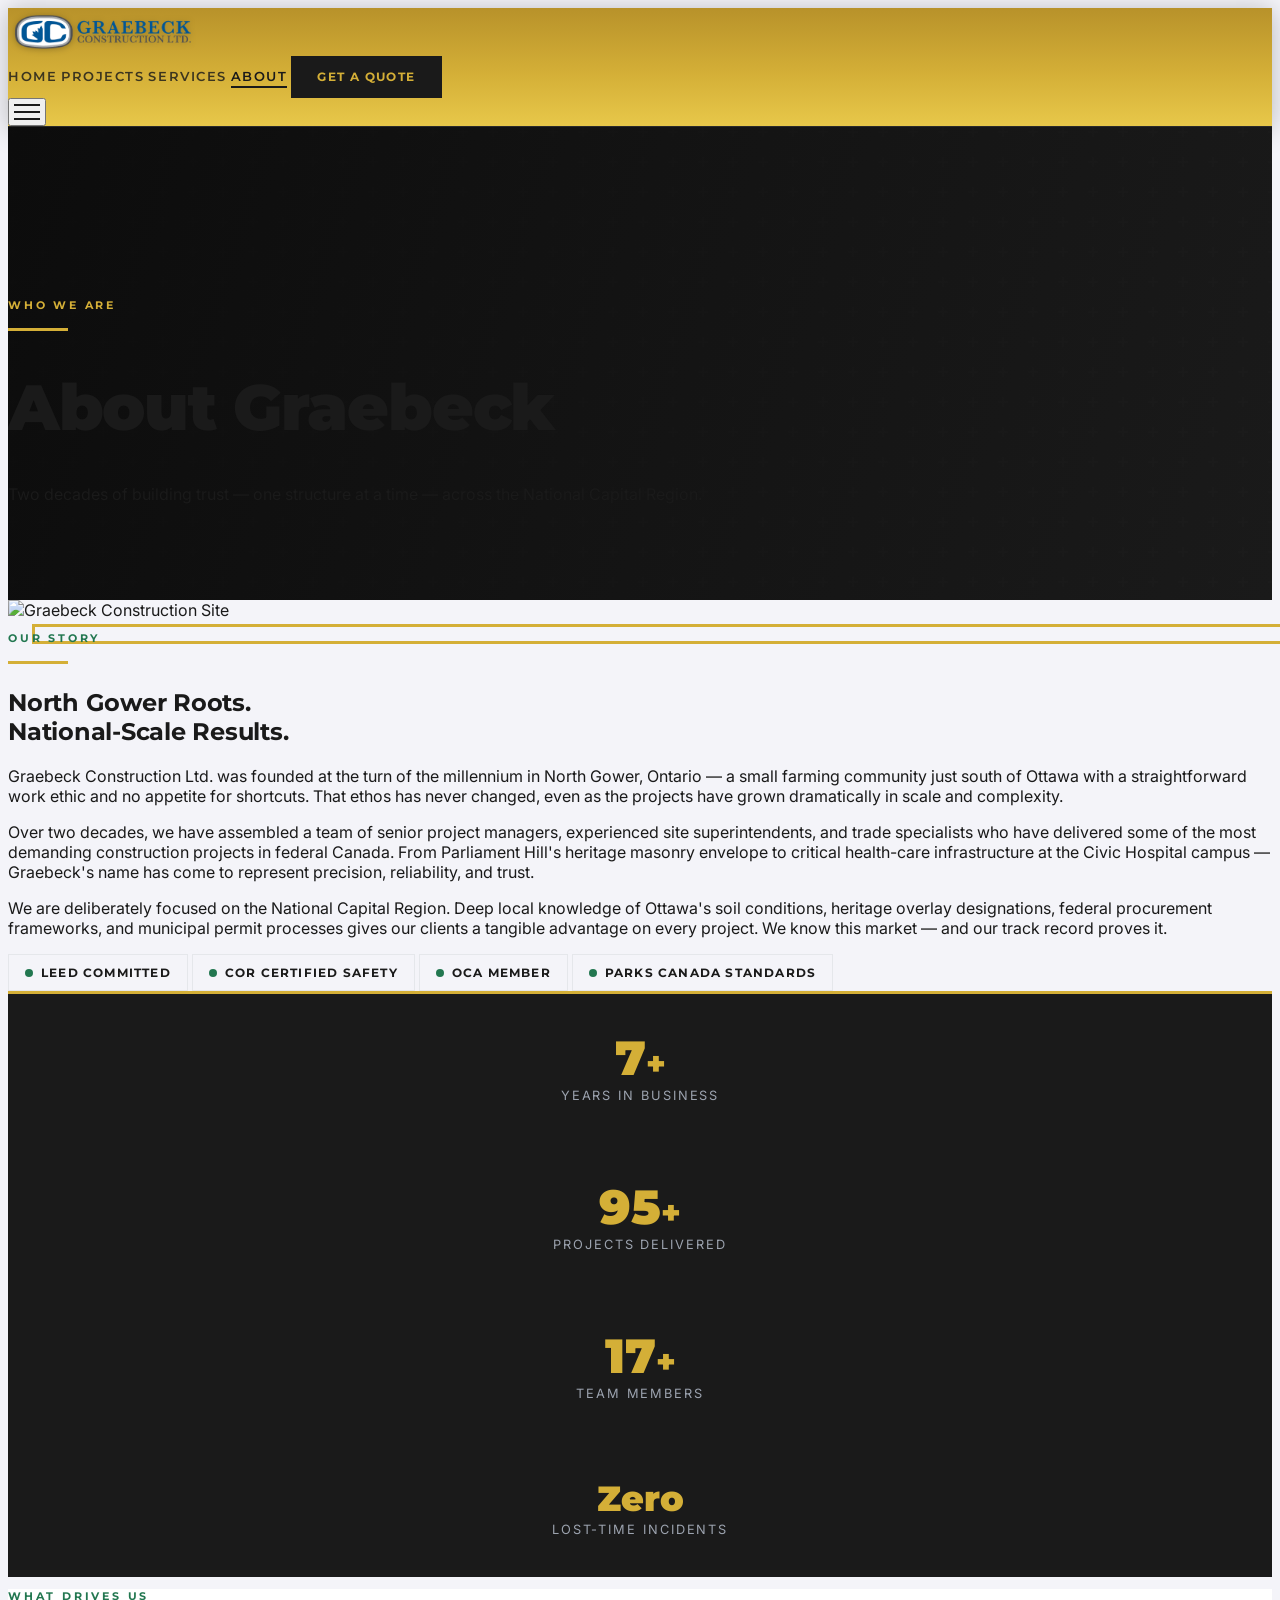
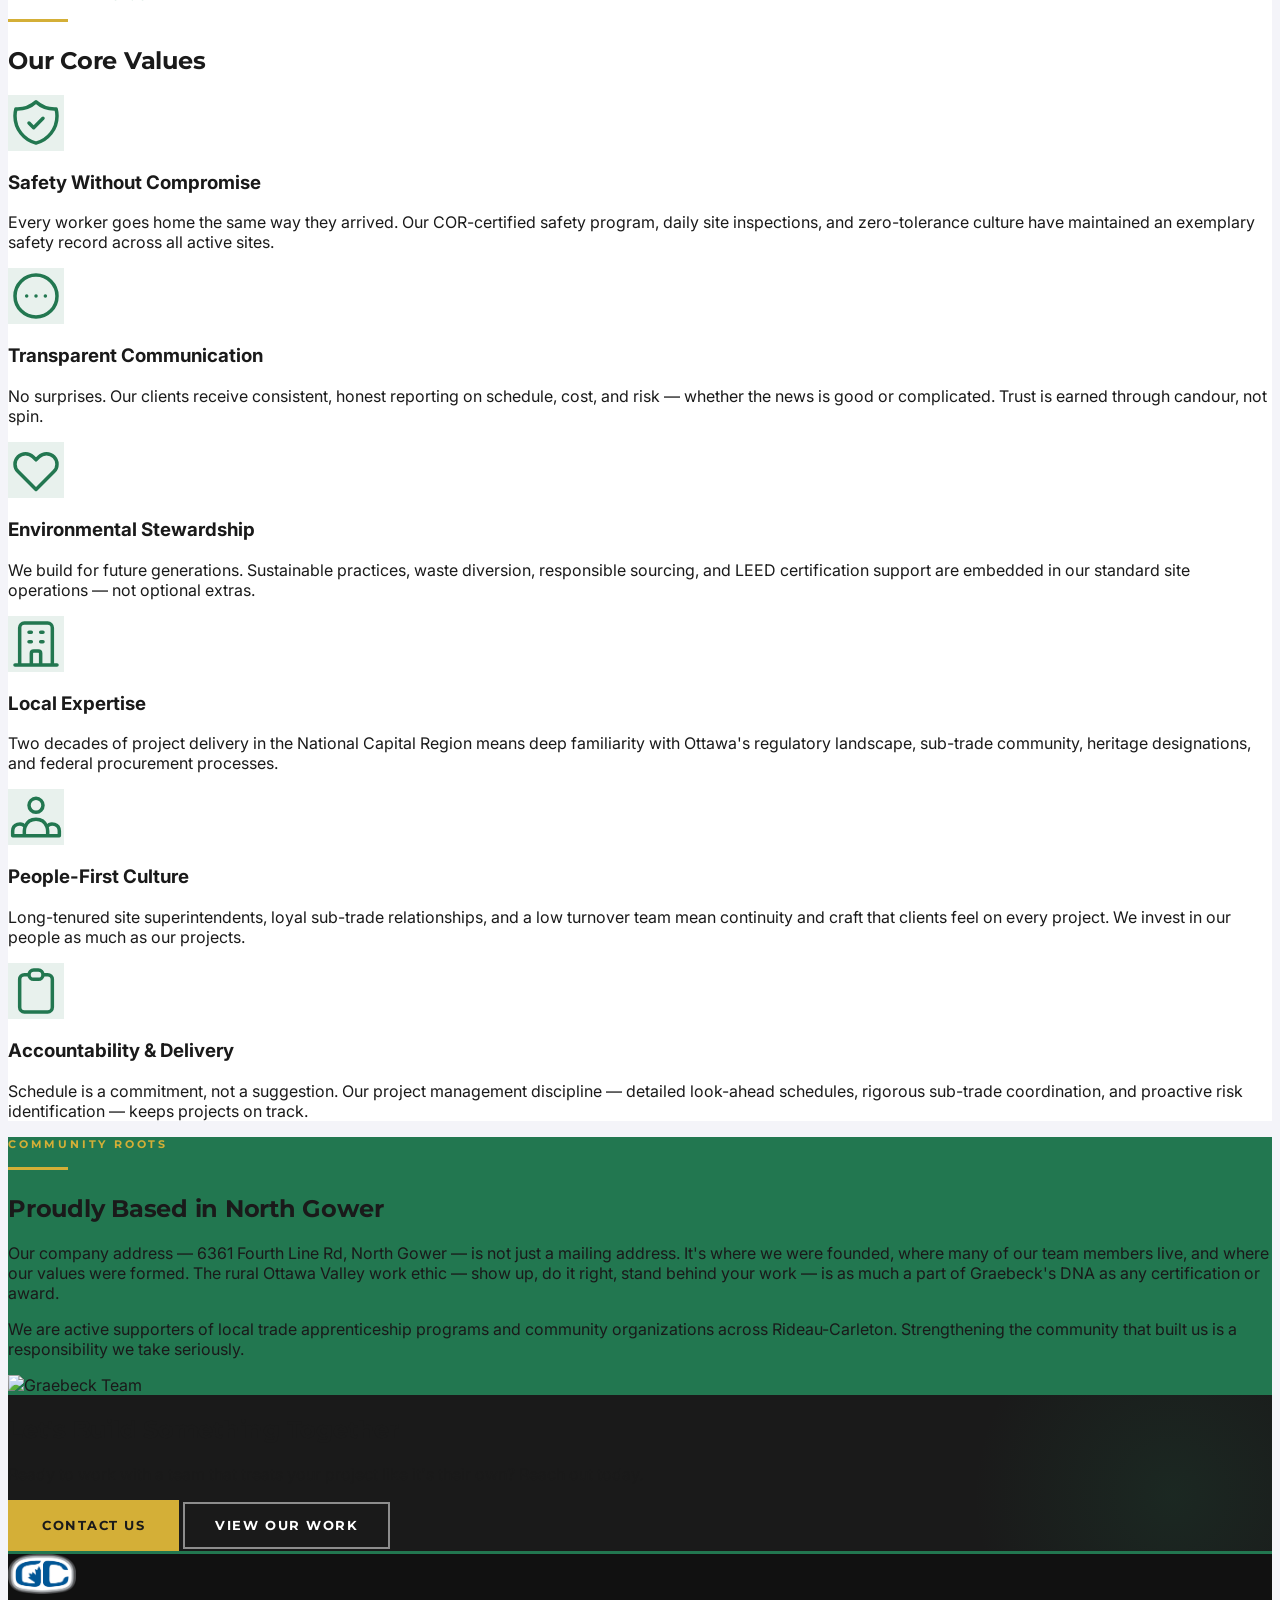
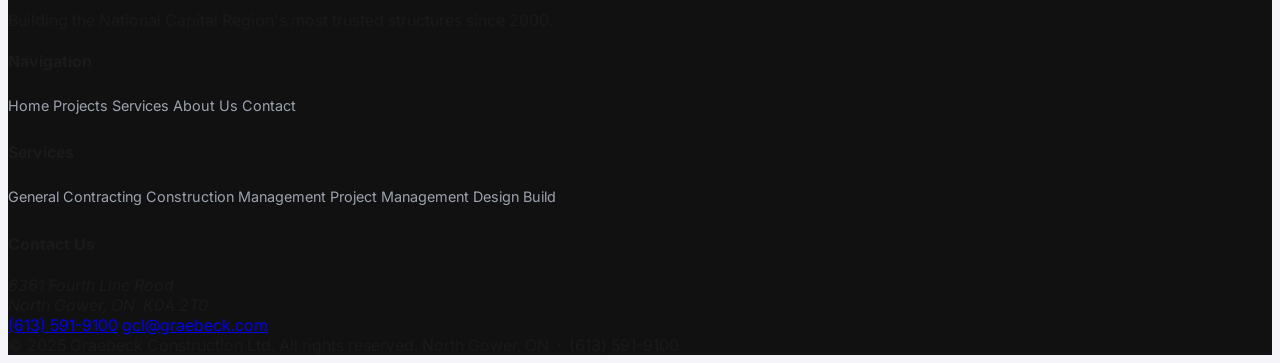
==== commit 899e1605: "feat: gold gradient navbar banner + hero photos on all inner pages TASK 1 — Unified Gold Navbar (css" ====
--- a/about.html
+++ b/about.html
@@ -27,7 +27,7 @@
 <body class="bg-cool text-onyx">
 
   <!-- NAV -->
-  <nav id="navbar" class="fixed top-0 w-full z-50 nav-scrolled">
+  <nav id="navbar" class="fixed top-0 w-full z-50">
     <div class="max-w-7xl mx-auto px-6 lg:px-8">
       <div class="flex items-center justify-between h-20">
         <a href="index.html" class="nav-logo flex items-center gap-3 no-underline">
@@ -54,6 +54,8 @@
 
   <!-- PAGE HERO -->
   <div class="page-hero">
+    <div class="page-hero-bg" style="position:absolute;inset:0;background-image:url('https://images.unsplash.com/photo-1558618047-3c8c76ca7d13?w=1920&q=90');background-size:cover;background-position:center 40%;z-index:0;"></div>
+    <div class="page-hero-overlay" style="position:absolute;inset:0;background:linear-gradient(108deg,rgba(10,10,10,0.88) 0%,rgba(17,17,17,0.72) 50%,rgba(26,26,26,0.50) 100%);z-index:1;"></div>
     <div class="max-w-7xl mx-auto px-6 lg:px-8 page-hero-content">
       <p class="label-overline light">Who We Are</p>
       <div class="gold-divider"></div>
--- a/css/custom.css
+++ b/css/custom.css
@@ -27,20 +27,47 @@
 
 /* ── Navbar ── */
 #navbar {
-  background: linear-gradient(to bottom, rgba(0,0,0,0.65) 0%, transparent 100%);
-  transition: background 0.4s ease, box-shadow 0.4s ease;
+  background: linear-gradient(
+    to bottom,
+    #b8922a 0%,
+    #D4AF37 55%,
+    #e8c84a 100%
+  ) !important;
+  box-shadow: 0 2px 24px rgba(0, 0, 0, 0.25);
+  transition: box-shadow 0.4s ease;
+  position: relative;
 }
 #navbar.nav-scrolled {
-  background: var(--onyx) !important;
-  box-shadow: 0 2px 20px rgba(0,0,0,0.4);
-}
-/* Logo visibility: white/inverted when nav is transparent, natural when scrolled */
-#navbar:not(.nav-scrolled) .nav-logo img {
-  filter: brightness(0) invert(1);
-}
-#navbar.nav-scrolled .nav-logo img {
-  filter: none;
-  transition: filter 0.3s ease;
+  background: linear-gradient(
+    to bottom,
+    #b8922a 0%,
+    #D4AF37 55%,
+    #e8c84a 100%
+  ) !important;
+  box-shadow: 0 2px 24px rgba(0, 0, 0, 0.3);
+}
+/* Logo sits directly on gold gradient — no dark backing */
+.nav-logo {
+  background: transparent !important;
+  padding: 0 !important;
+  backdrop-filter: none !important;
+  -webkit-backdrop-filter: none !important;
+}
+.nav-logo img {
+  -webkit-filter: drop-shadow(0px 1px 3px rgba(0,0,0,0.25));
+  filter: drop-shadow(0px 1px 3px rgba(0,0,0,0.25));
+}
+/* Navbar CTA: dark button contrasts against gold background */
+#navbar .btn-primary {
+  background: #1A1A1A;
+  color: #D4AF37;
+  border-color: #1A1A1A;
+}
+#navbar .btn-primary:hover {
+  background: #2a2a2a;
+  color: #e8c84a;
+  border-color: #2a2a2a;
+  transform: translateY(-2px);
 }
 .nav-link {
   font-family: 'Montserrat', sans-serif;
@@ -48,7 +75,7 @@
   font-size: 0.8rem;
   letter-spacing: 0.12em;
   text-transform: uppercase;
-  color: #fff;
+  color: rgba(26, 26, 26, 0.82);
   text-decoration: none;
   position: relative;
   padding-bottom: 4px;
@@ -61,13 +88,13 @@
   left: 0;
   width: 0;
   height: 2px;
-  background: var(--gold);
+  background: #1A1A1A;
   transition: width 0.3s ease;
 }
 .nav-link:hover::after,
 .nav-link.active::after { width: 100%; }
-.nav-link:hover { color: var(--gold); }
-.nav-link.active { color: var(--gold); }
+.nav-link:hover { color: #1A1A1A; }
+.nav-link.active { color: #1A1A1A; }
 
 /* ── Hero ── */
 .hero-section {
@@ -419,7 +446,15 @@
   inset: 0;
   background-image: url("data:image/svg+xml,%3Csvg width='60' height='60' viewBox='0 0 60 60' xmlns='http://www.w3.org/2000/svg'%3E%3Cg fill='none' fill-rule='evenodd'%3E%3Cg fill='%23ffffff' fill-opacity='0.02'%3E%3Cpath d='M36 34v-4h-2v4h-4v2h4v4h2v-4h4v-2h-4zm0-30V0h-2v4h-4v2h4v4h2V6h4V4h-4zM6 34v-4H4v4H0v2h4v4h2v-4h4v-2H6zM6 4V0H4v4H0v2h4v4h2V6h4V4H6z'/%3E%3C/g%3E%3C/g%3E%3C/svg%3E");
 }
-.page-hero-content { position: relative; z-index: 1; }
+.page-hero-content { position: relative; z-index: 2; }
+/* ── Page Hero Photo Background (Ken Burns) ── */
+.page-hero-bg {
+  transform: scale(1.04);
+  transition: transform 10s ease;
+}
+.page-hero-bg.loaded {
+  transform: scale(1);
+}
 
 /* ── Filter Buttons ── */
 .filter-btn {
@@ -550,7 +585,7 @@
 .hamburger span {
   display: block;
   width: 26px; height: 2px;
-  background: #fff;
+  background: #1A1A1A;
   transition: transform 0.3s, opacity 0.3s, width 0.3s;
 }
 .hamburger.open span:nth-child(1) { transform: translateY(7px) rotate(45deg); }
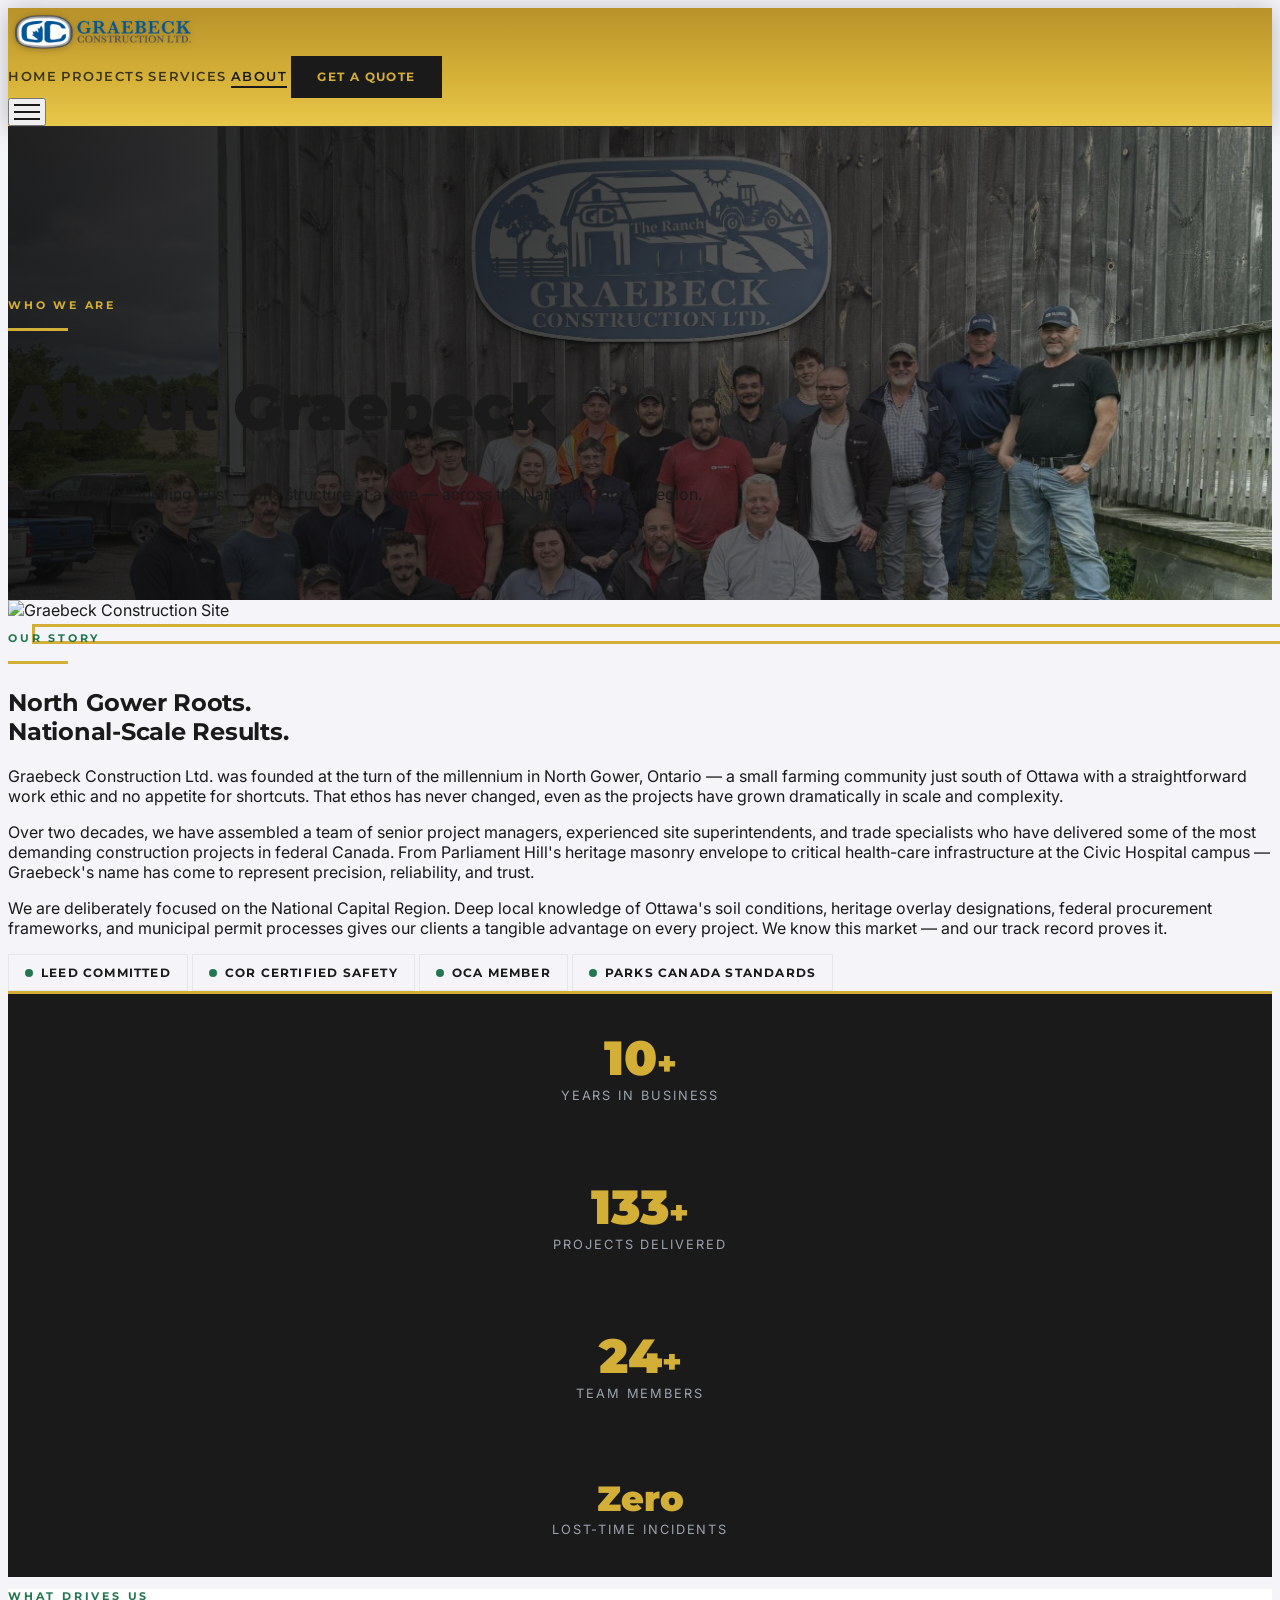
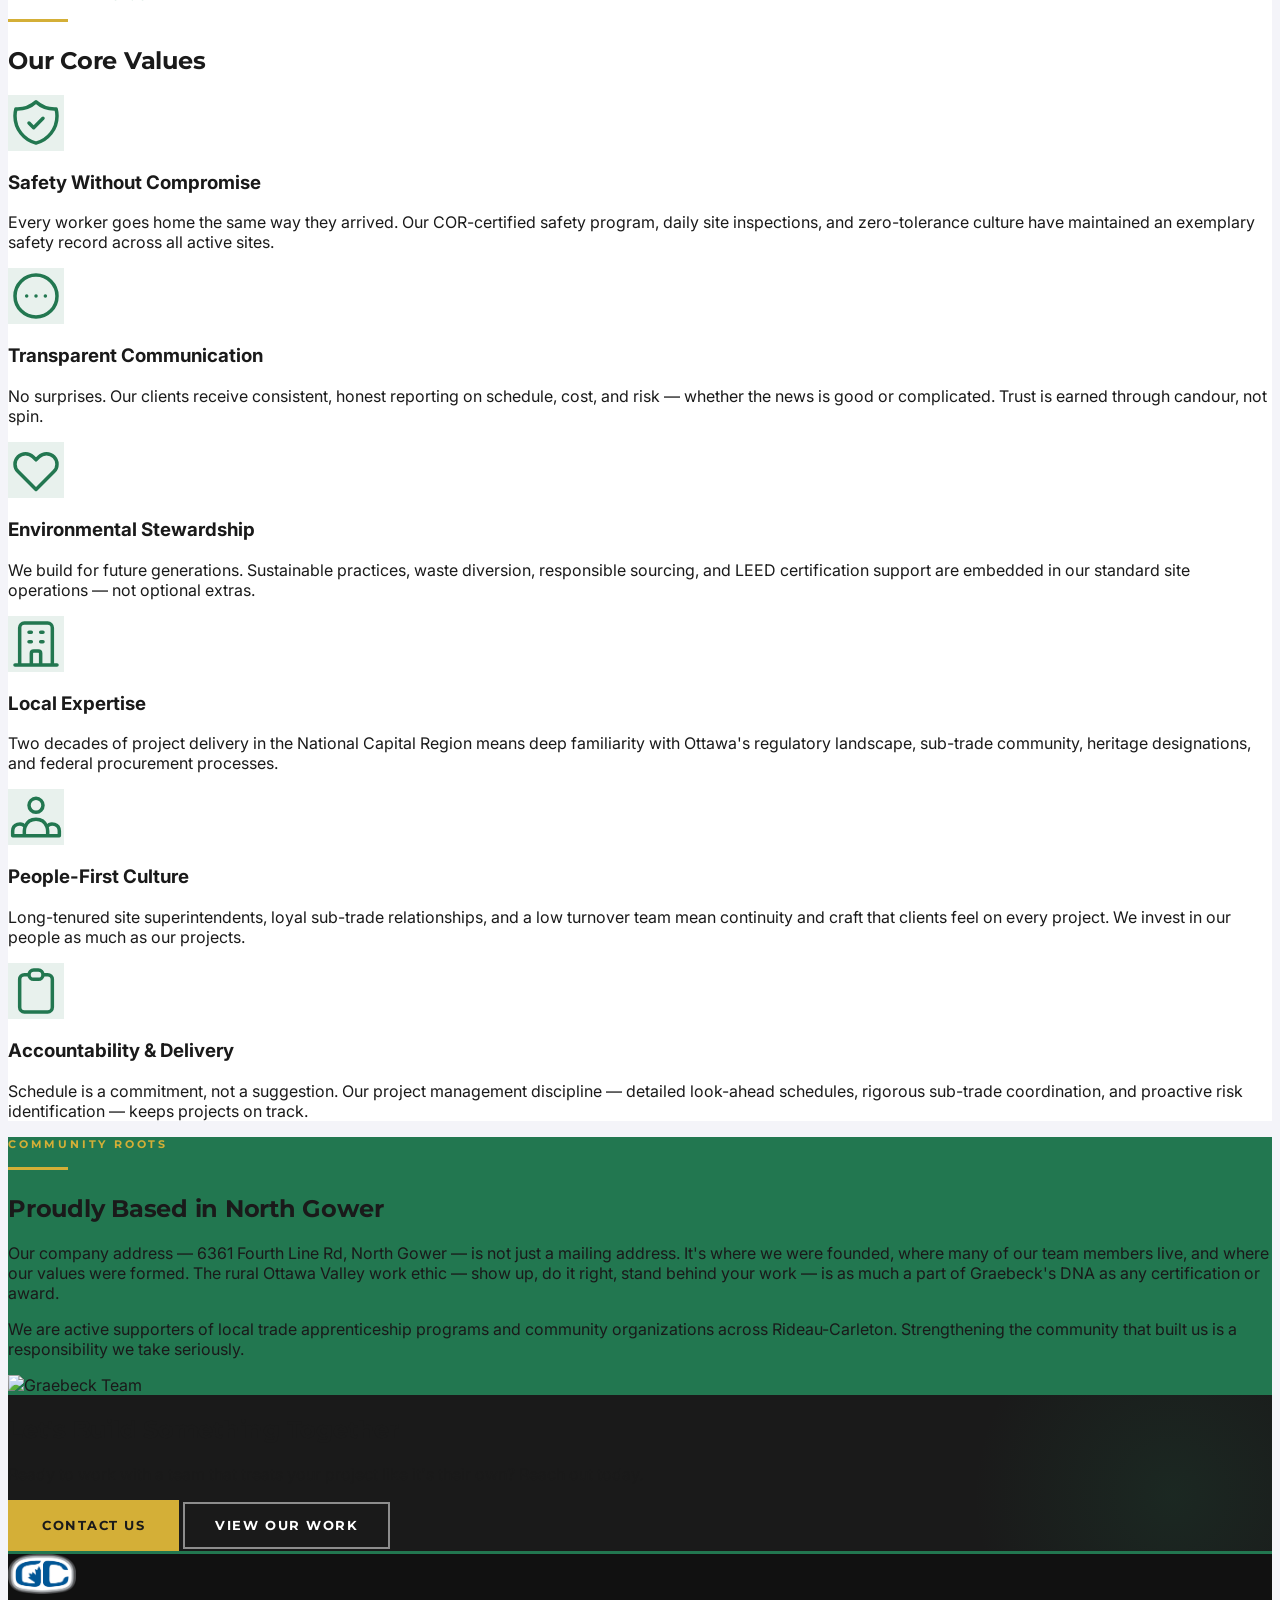
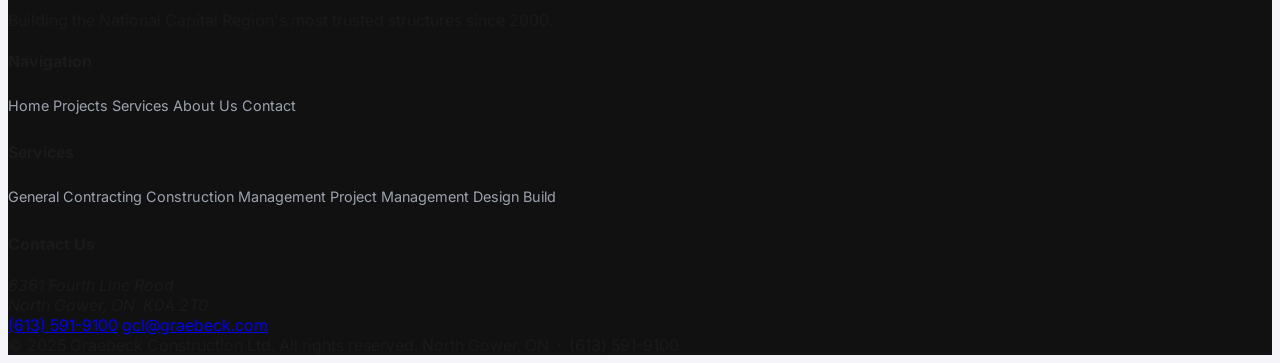
==== commit 2210860b: "fix: replace projects hero photo + real Graebeck team photo in about hero TASK 1 — projects.html: - " ====
--- a/about.html
+++ b/about.html
@@ -54,8 +54,8 @@
 
   <!-- PAGE HERO -->
   <div class="page-hero">
-    <div class="page-hero-bg" style="position:absolute;inset:0;background-image:url('https://images.unsplash.com/photo-1558618047-3c8c76ca7d13?w=1920&q=90');background-size:cover;background-position:center 40%;z-index:0;"></div>
-    <div class="page-hero-overlay" style="position:absolute;inset:0;background:linear-gradient(108deg,rgba(10,10,10,0.88) 0%,rgba(17,17,17,0.72) 50%,rgba(26,26,26,0.50) 100%);z-index:1;"></div>
+    <div class="page-hero-bg" style="position:absolute;inset:0;background-image:url('images/about-team.jpg');background-size:cover;background-position:center 25%;z-index:0;"></div>
+    <div class="page-hero-overlay" style="position:absolute;inset:0;background:linear-gradient(108deg,rgba(10,10,10,0.90) 0%,rgba(17,17,17,0.80) 40%,rgba(26,26,26,0.65) 70%,rgba(34,119,80,0.15) 100%);z-index:1;"></div>
     <div class="max-w-7xl mx-auto px-6 lg:px-8 page-hero-content">
       <p class="label-overline light">Who We Are</p>
       <div class="gold-divider"></div>
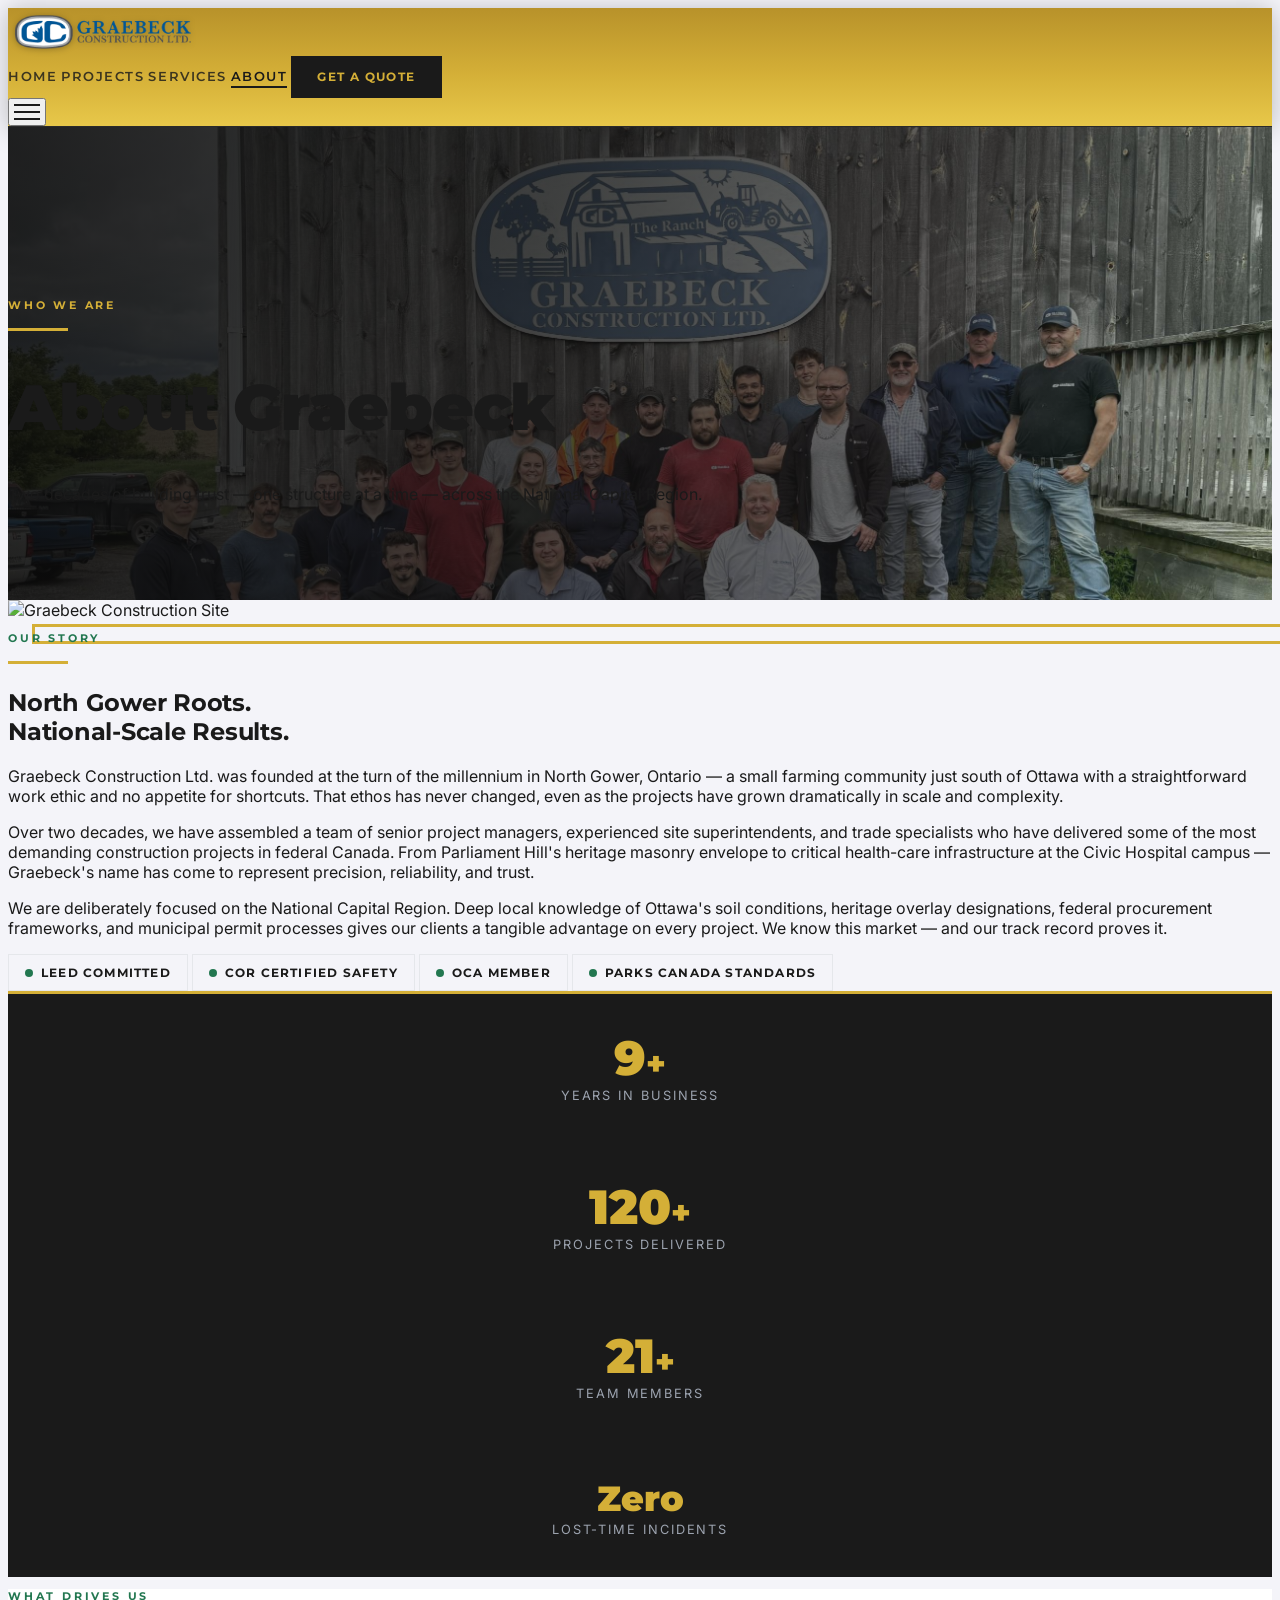
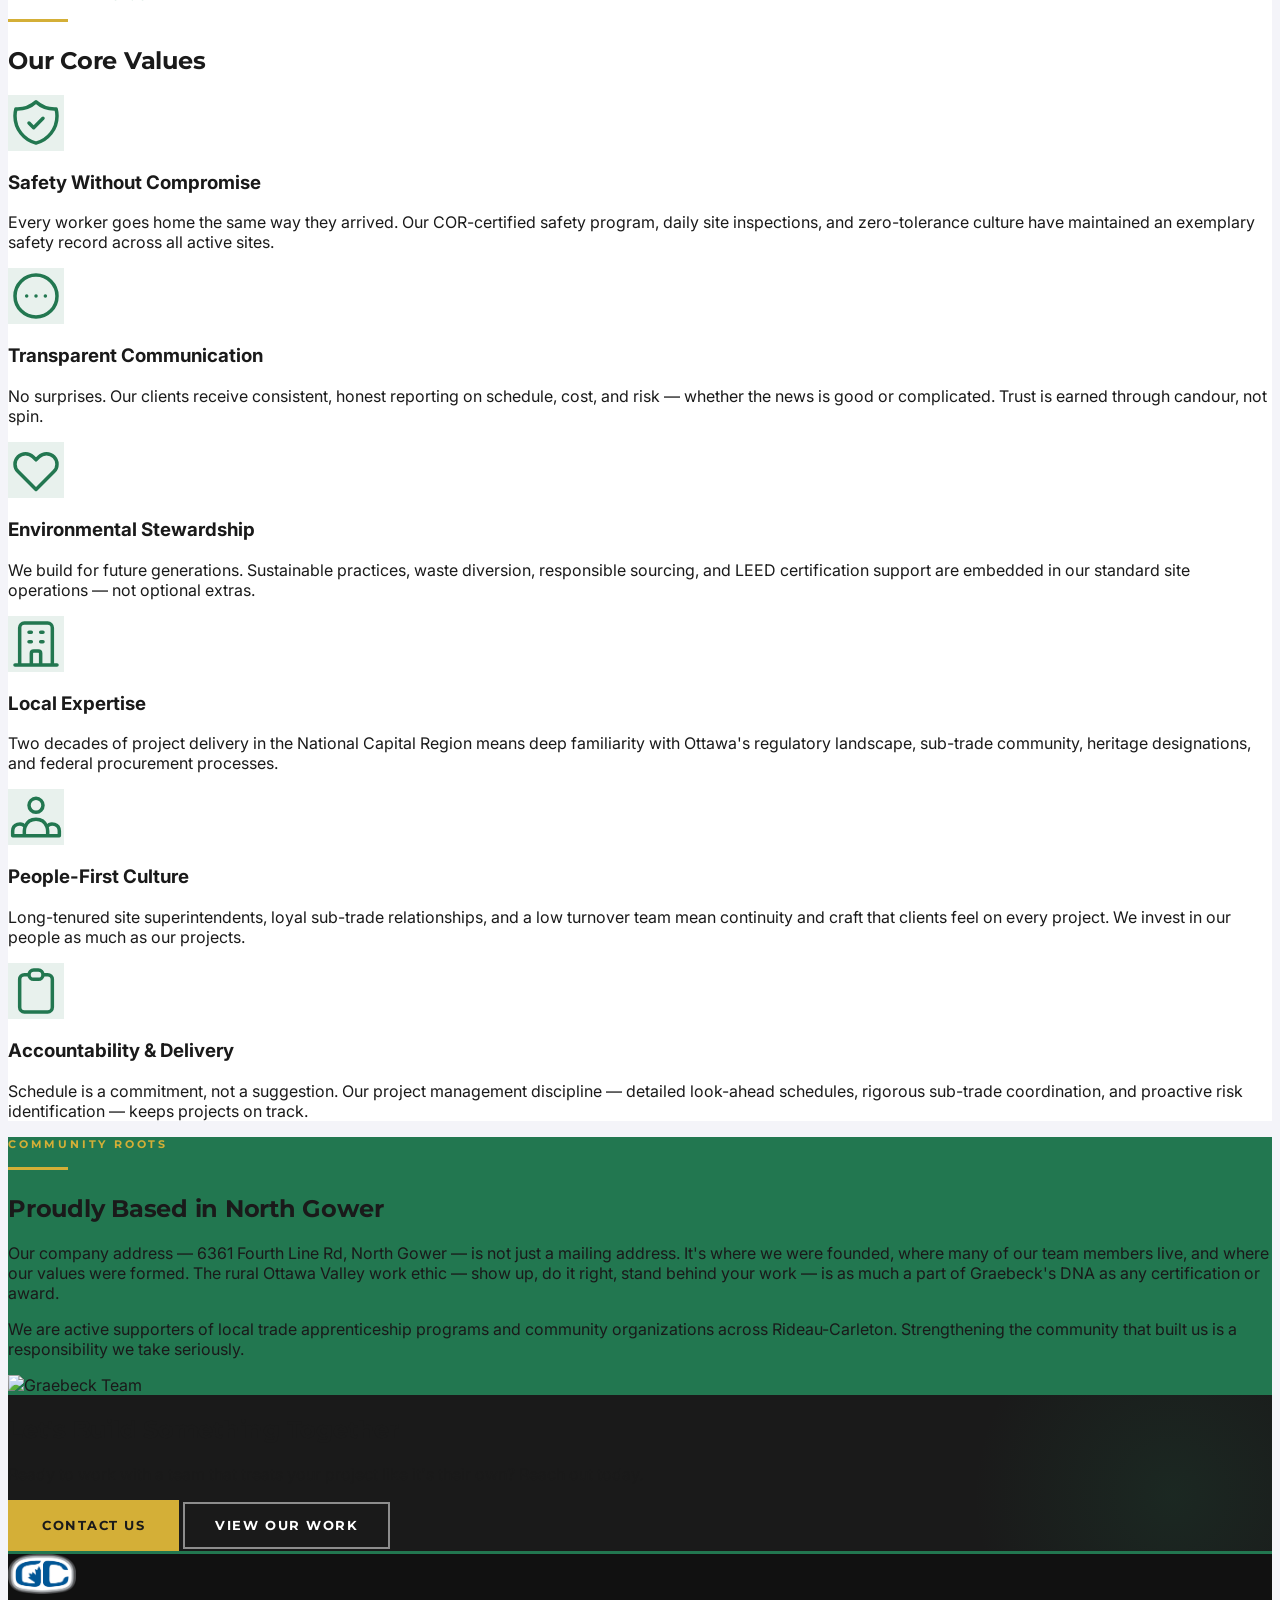
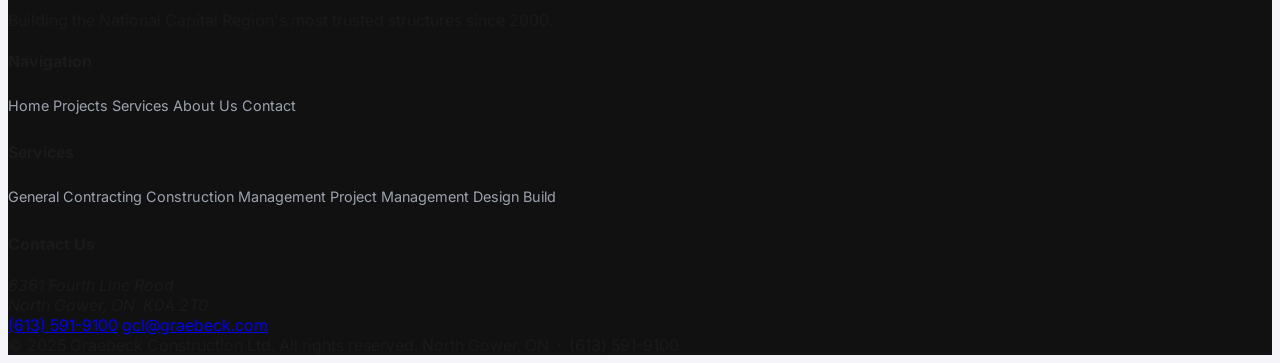
==== commit 64077b48: "fix: remove solid background from .page-hero + harden about hero z-index Root cause of about page he" ====
--- a/about.html
+++ b/about.html
@@ -56,7 +56,7 @@
   <div class="page-hero">
     <div class="page-hero-bg" style="position:absolute;inset:0;background-image:url('images/about-team.jpg');background-size:cover;background-position:center 25%;z-index:0;"></div>
     <div class="page-hero-overlay" style="position:absolute;inset:0;background:linear-gradient(108deg,rgba(10,10,10,0.90) 0%,rgba(17,17,17,0.80) 40%,rgba(26,26,26,0.65) 70%,rgba(34,119,80,0.15) 100%);z-index:1;"></div>
-    <div class="max-w-7xl mx-auto px-6 lg:px-8 page-hero-content">
+    <div class="max-w-7xl mx-auto px-6 lg:px-8 page-hero-content" style="position:relative;z-index:2;">
       <p class="label-overline light">Who We Are</p>
       <div class="gold-divider"></div>
       <h1 class="heading-display text-white" style="font-size:clamp(2.2rem,5vw,4rem);">About Graebeck</h1>
--- a/css/custom.css
+++ b/css/custom.css
@@ -436,7 +436,6 @@
 /* ── Page Hero (inner pages) ── */
 .page-hero {
   padding: 160px 0 80px;
-  background: var(--onyx);
   position: relative;
   overflow: hidden;
 }
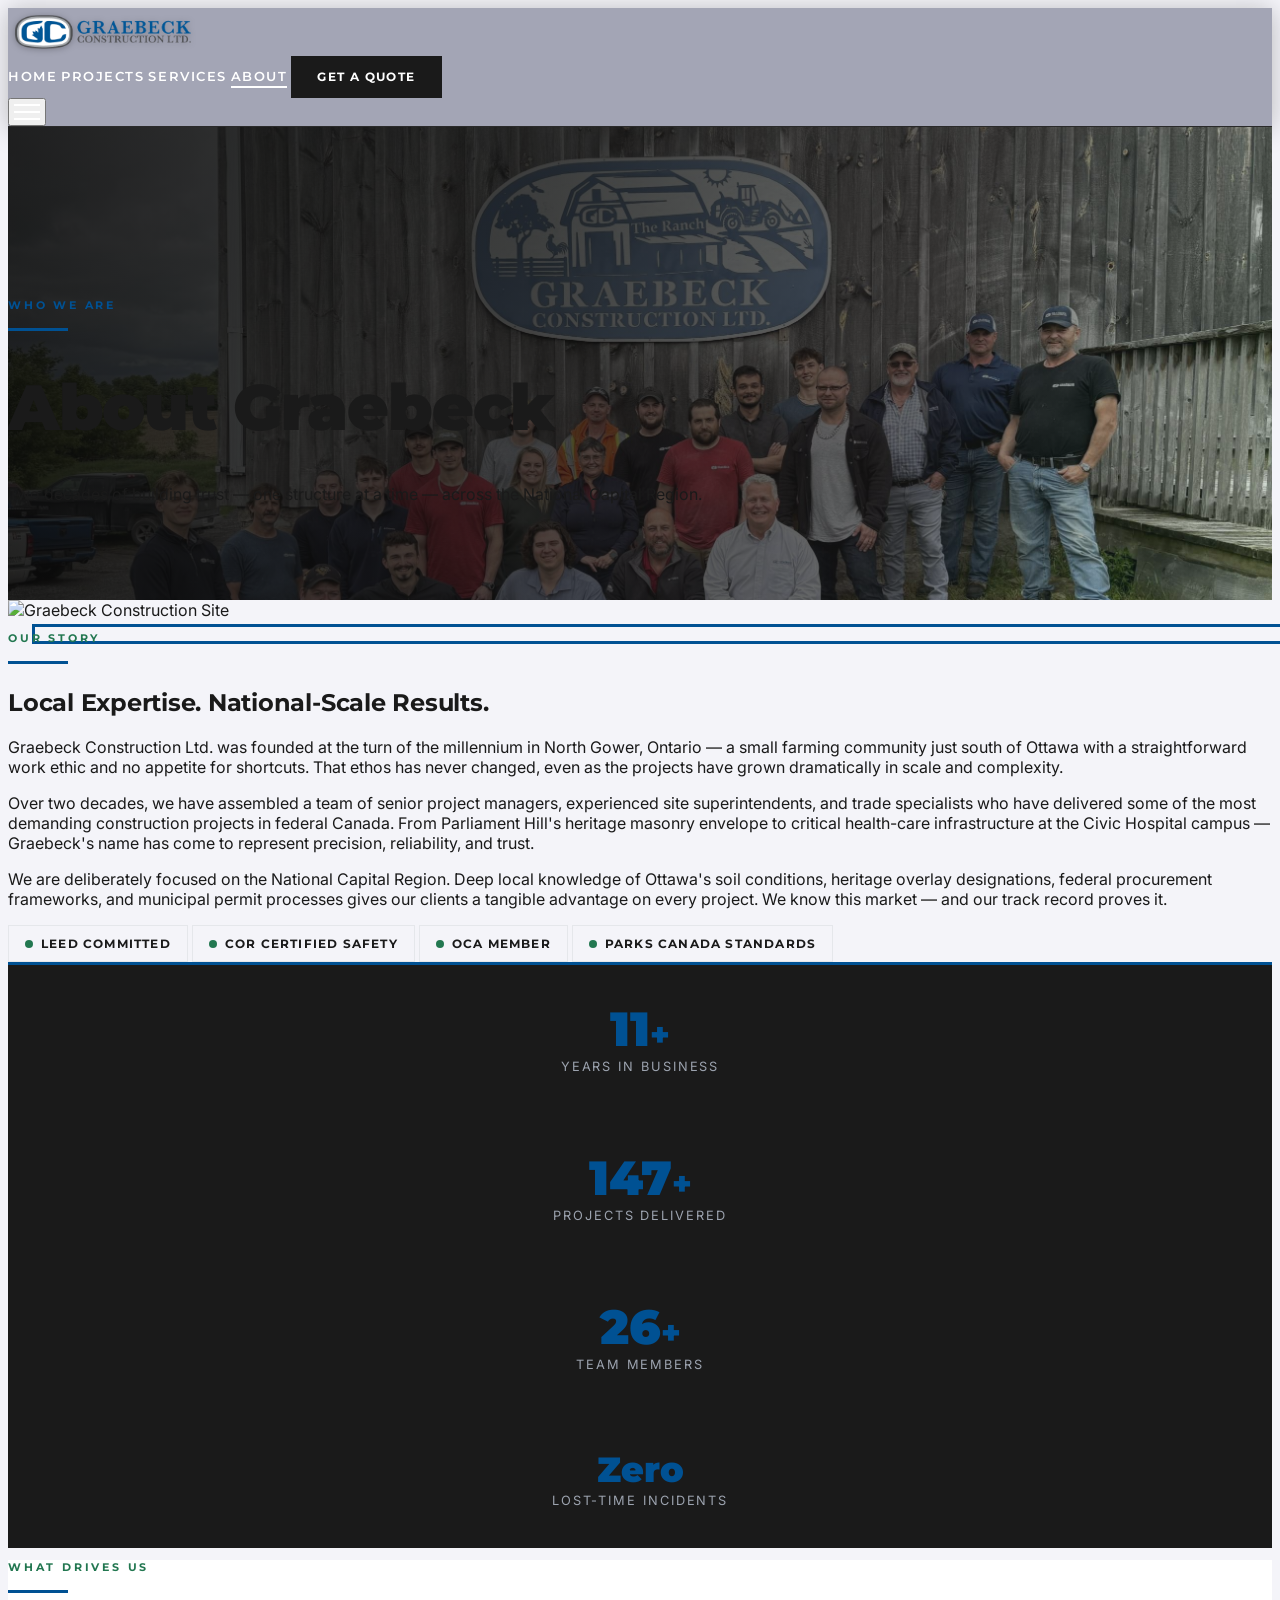
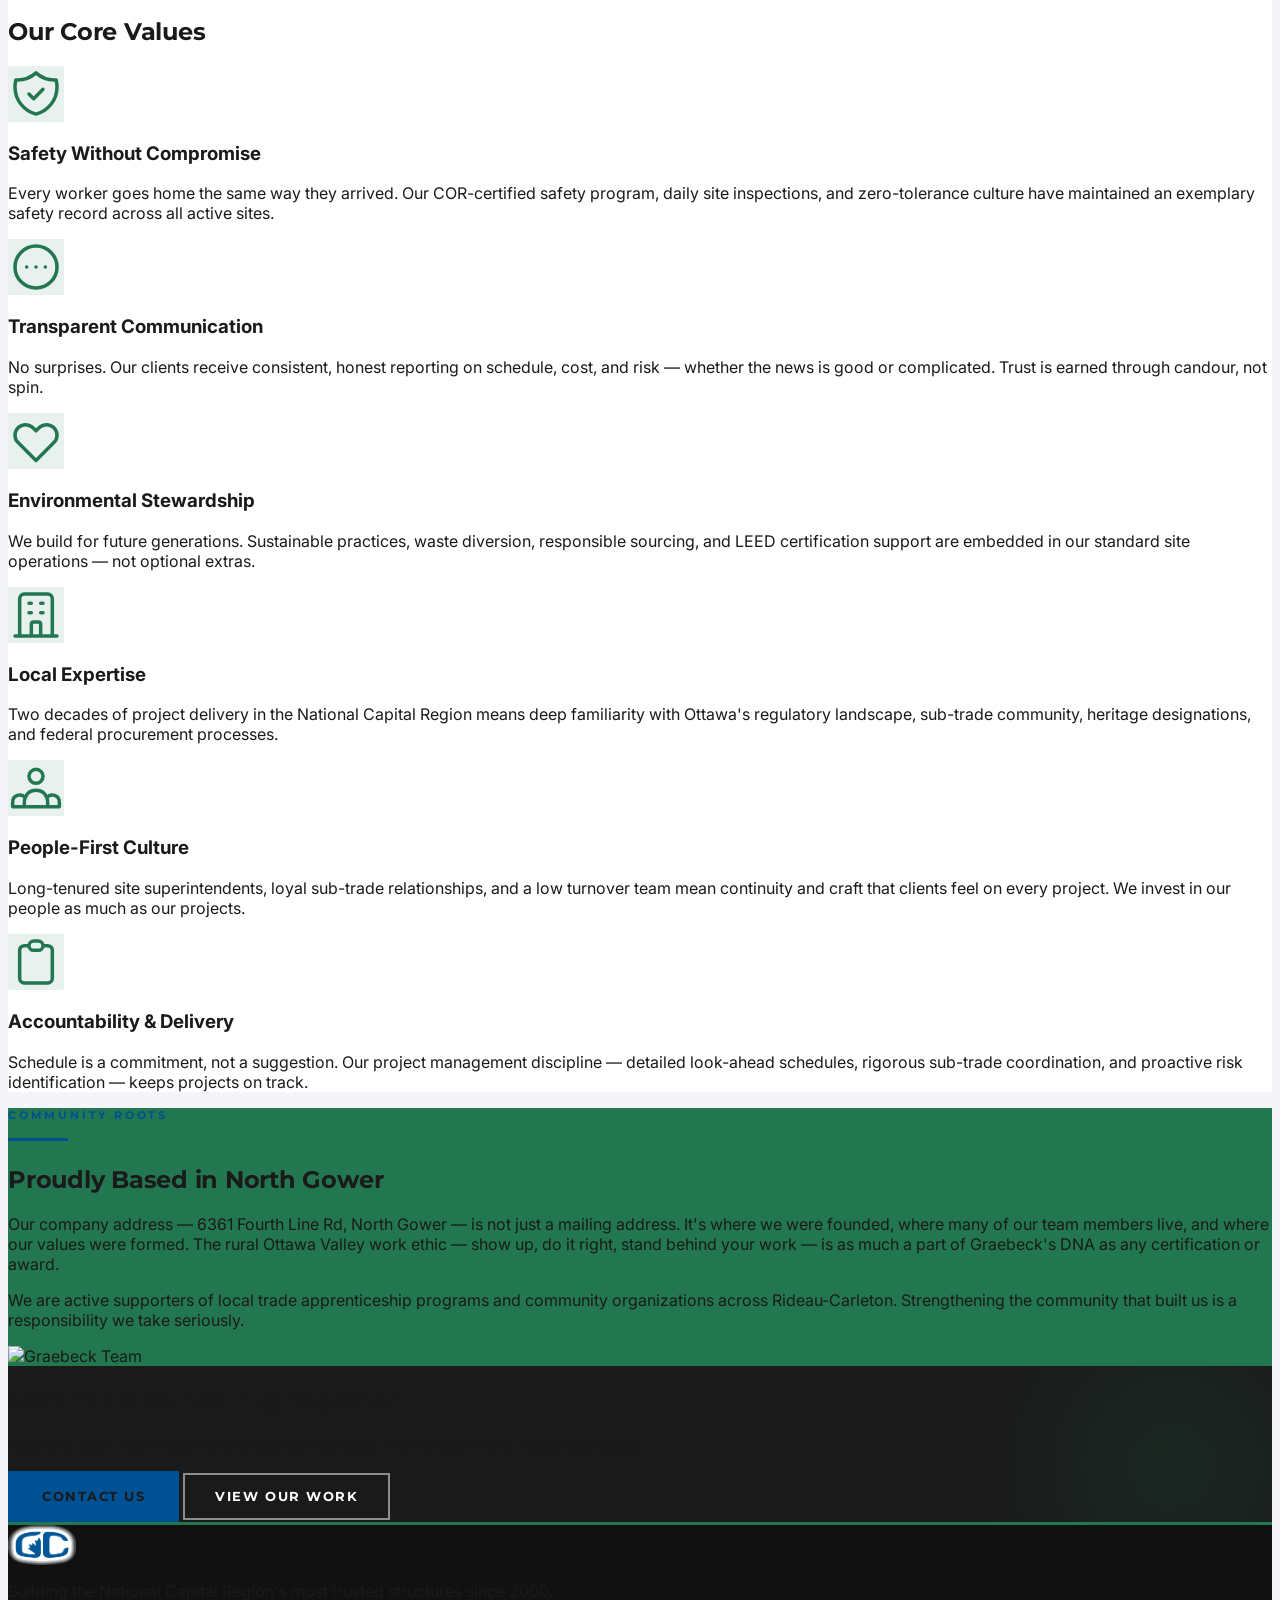
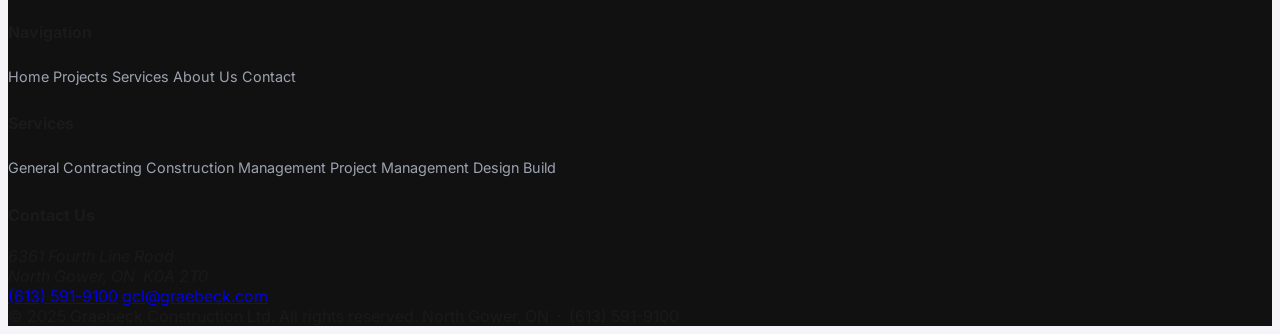
==== commit 3e62a230: "UI updates: logo animation, banner color, font colors, about page panel and tagline - index.html: ho" ====
--- a/about.html
+++ b/about.html
@@ -15,7 +15,7 @@
         extend: {
           colors: {
             onyx: '#1A1A1A', forest: '#227750', 'forest-dark': '#1a5c3a',
-            cool: '#F4F4F9', gold: '#D4AF37', 'gold-light': '#e8c84a',
+            cool: '#F4F4F9', gold: '#005193', 'gold-light': '#0066b8',
           },
           fontFamily: { montserrat: ['Montserrat', 'sans-serif'], inter: ['Inter', 'sans-serif'] }
         }
@@ -48,7 +48,7 @@
       <a href="projects.html" class="mobile-nav-link">Projects</a>
       <a href="services.html" class="mobile-nav-link">Services</a>
       <a href="about.html"    class="mobile-nav-link">About</a>
-      <a href="contact.html"  class="mobile-nav-link" style="color:#D4AF37;">Get a Quote →</a>
+      <a href="contact.html"  class="mobile-nav-link" style="color:#005193;">Get a Quote →</a>
     </div>
   </nav>
 
@@ -79,7 +79,7 @@
         <div data-reveal data-delay="150">
           <p class="label-overline">Our Story</p>
           <div class="gold-divider"></div>
-          <h2 class="heading-section text-onyx text-3xl mb-6">North Gower Roots.<br/>National-Scale Results.</h2>
+          <h2 class="heading-section text-onyx text-3xl mb-6">Local Expertise. National-Scale Results.</h2>
           <p class="text-gray-600 font-inter leading-relaxed mb-5">
             Graebeck Construction Ltd. was founded at the turn of the millennium in North Gower,
             Ontario — a small farming community just south of Ottawa with a straightforward
@@ -127,7 +127,7 @@
           <div class="stat-label">Team Members</div>
         </div>
         <div class="stat-item">
-          <span class="stat-number" style="font-size:2.2rem;color:#D4AF37;">Zero</span>
+          <span class="stat-number" style="font-size:2.2rem;color:#005193;">Zero</span>
           <div class="stat-label">Lost-Time Incidents</div>
         </div>
       </div>
--- a/css/custom.css
+++ b/css/custom.css
@@ -12,8 +12,8 @@
   --forest:     #227750;
   --forest-dark:#1a5c3a;
   --cool:       #F4F4F9;
-  --gold:       #D4AF37;
-  --gold-light: #e8c84a;
+  --gold:       #005193;
+  --gold-light: #0066b8;
 }
 
 /* ── Base ── */
@@ -27,23 +27,13 @@
 
 /* ── Navbar ── */
 #navbar {
-  background: linear-gradient(
-    to bottom,
-    #b8922a 0%,
-    #D4AF37 55%,
-    #e8c84a 100%
-  ) !important;
+  background: #a3a5b5 !important;
   box-shadow: 0 2px 24px rgba(0, 0, 0, 0.25);
   transition: box-shadow 0.4s ease;
   position: relative;
 }
 #navbar.nav-scrolled {
-  background: linear-gradient(
-    to bottom,
-    #b8922a 0%,
-    #D4AF37 55%,
-    #e8c84a 100%
-  ) !important;
+  background: #a3a5b5 !important;
   box-shadow: 0 2px 24px rgba(0, 0, 0, 0.3);
 }
 /* Logo sits directly on gold gradient — no dark backing */
@@ -56,16 +46,45 @@
 .nav-logo img {
   -webkit-filter: drop-shadow(0px 1px 3px rgba(0,0,0,0.25));
   filter: drop-shadow(0px 1px 3px rgba(0,0,0,0.25));
-}
-/* Navbar CTA: dark button contrasts against gold background */
+  /* Slide-up fade-in on page load */
+  -webkit-animation: logoEntrance 0.8s ease-out both;
+          animation: logoEntrance 0.8s ease-out both;
+}
+
+/* Keyframes — prefixed + unprefixed for full browser coverage */
+@-webkit-keyframes logoEntrance {
+  from {
+    opacity: 0;
+    -webkit-transform: translateY(40px);
+            transform: translateY(40px);
+  }
+  to {
+    opacity: 1;
+    -webkit-transform: translateY(0);
+            transform: translateY(0);
+  }
+}
+@keyframes logoEntrance {
+  from {
+    opacity: 0;
+    -webkit-transform: translateY(40px);
+            transform: translateY(40px);
+  }
+  to {
+    opacity: 1;
+    -webkit-transform: translateY(0);
+            transform: translateY(0);
+  }
+}
+/* Navbar CTA: dark button contrasts against #a3a5b5 background */
 #navbar .btn-primary {
   background: #1A1A1A;
-  color: #D4AF37;
+  color: #ffffff;
   border-color: #1A1A1A;
 }
 #navbar .btn-primary:hover {
   background: #2a2a2a;
-  color: #e8c84a;
+  color: #ffffff;
   border-color: #2a2a2a;
   transform: translateY(-2px);
 }
@@ -75,7 +94,7 @@
   font-size: 0.8rem;
   letter-spacing: 0.12em;
   text-transform: uppercase;
-  color: rgba(26, 26, 26, 0.82);
+  color: #ffffff;
   text-decoration: none;
   position: relative;
   padding-bottom: 4px;
@@ -88,13 +107,13 @@
   left: 0;
   width: 0;
   height: 2px;
-  background: #1A1A1A;
+  background: #ffffff;
   transition: width 0.3s ease;
 }
 .nav-link:hover::after,
 .nav-link.active::after { width: 100%; }
-.nav-link:hover { color: #1A1A1A; }
-.nav-link.active { color: #1A1A1A; }
+.nav-link:hover { color: #ffffff; }
+.nav-link.active { color: #ffffff; }
 
 /* ── Hero ── */
 .hero-section {
@@ -119,8 +138,8 @@
   display: inline-flex;
   align-items: center;
   gap: 8px;
-  background: rgba(212,175,55,0.15);
-  border: 1px solid rgba(212,175,55,0.4);
+  background: rgba(0,81,147,0.15);
+  border: 1px solid rgba(0,81,147,0.4);
   color: var(--gold);
   font-family: 'Montserrat', sans-serif;
   font-size: 0.7rem;
@@ -372,8 +391,10 @@
   position: relative;
   z-index: 1;
   width: 100%;
-  height: 520px;
-  object-fit: cover;
+  height: auto;
+  max-height: none;
+  object-fit: contain;
+  display: block;
 }
 .cert-badge {
   display: inline-flex;
@@ -522,7 +543,7 @@
   font-family: 'Montserrat', sans-serif;
   font-weight: 900;
   font-size: 3rem;
-  color: rgba(212,175,55,0.2);
+  color: rgba(0,81,147,0.2);
   line-height: 1;
   min-width: 64px;
   transition: color 0.3s;
@@ -584,7 +605,7 @@
 .hamburger span {
   display: block;
   width: 26px; height: 2px;
-  background: #1A1A1A;
+  background: #ffffff;
   transition: transform 0.3s, opacity 0.3s, width 0.3s;
 }
 .hamburger.open span:nth-child(1) { transform: translateY(7px) rotate(45deg); }
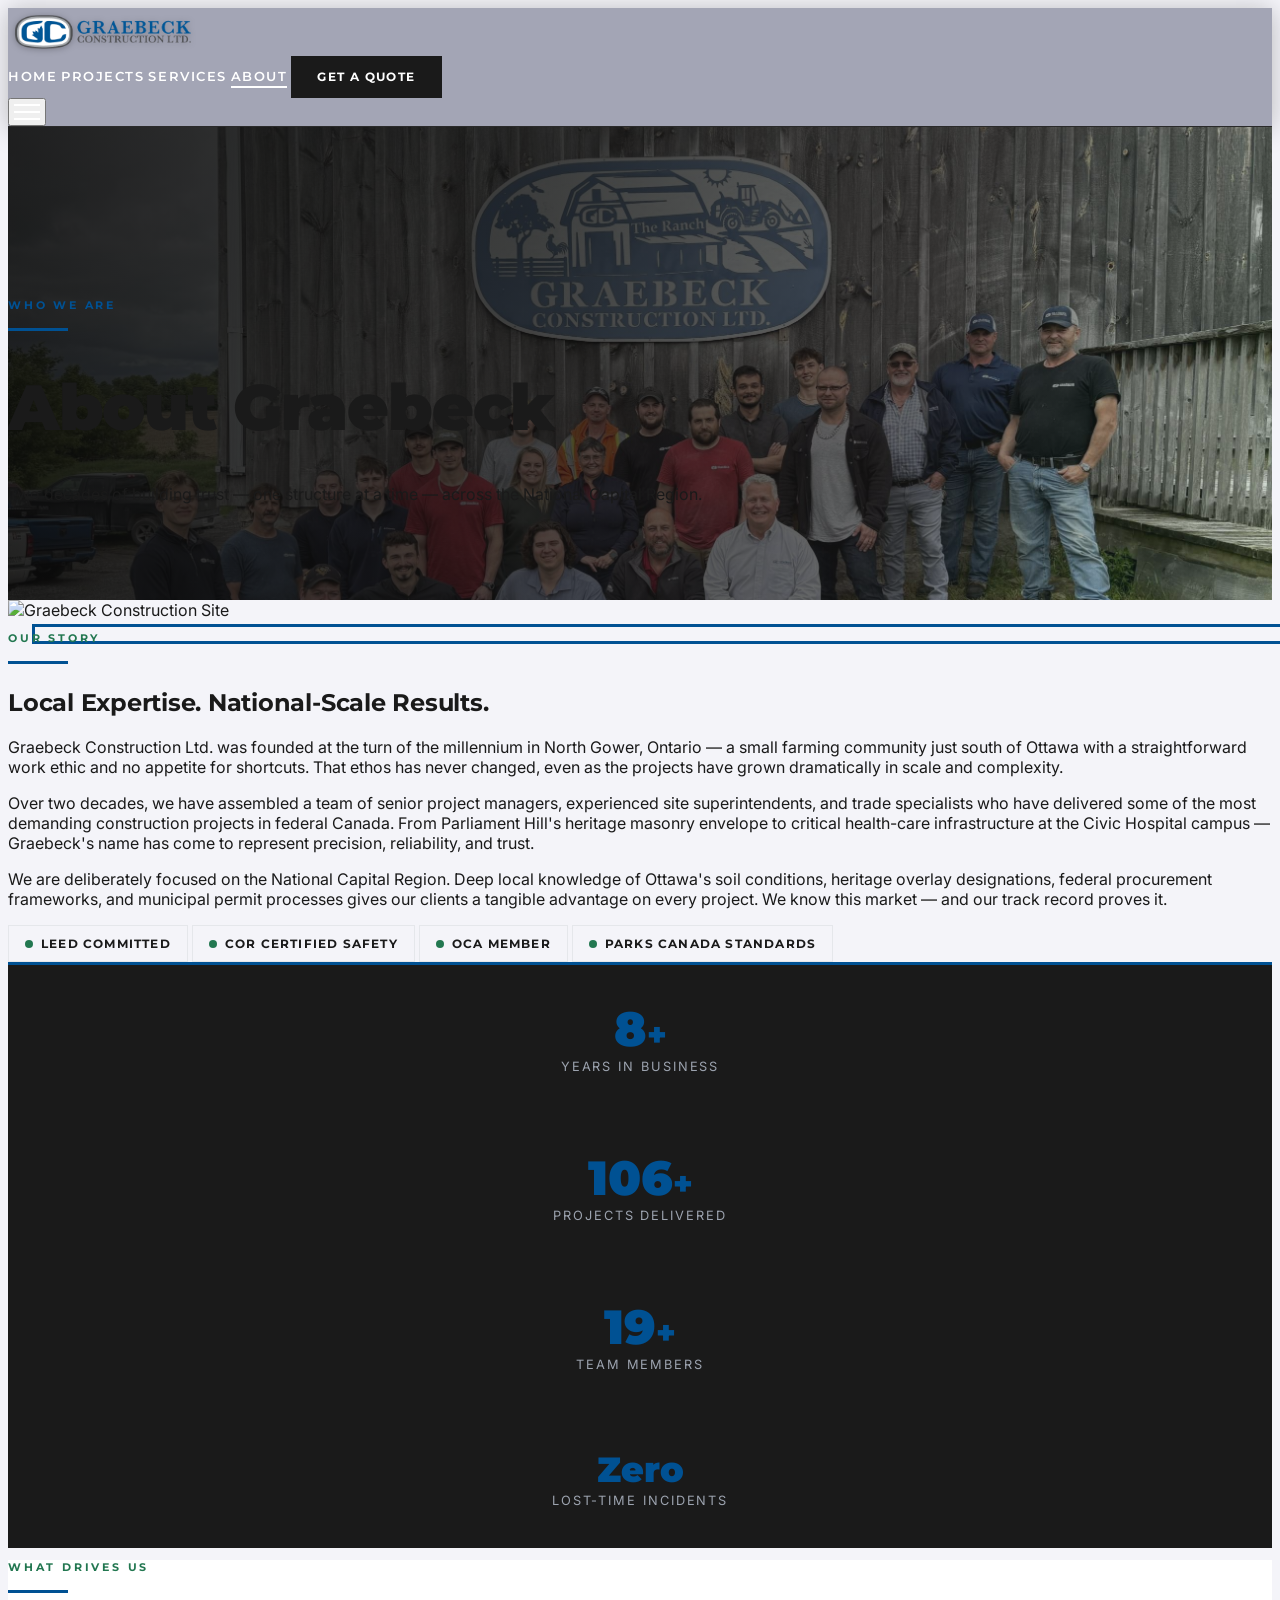
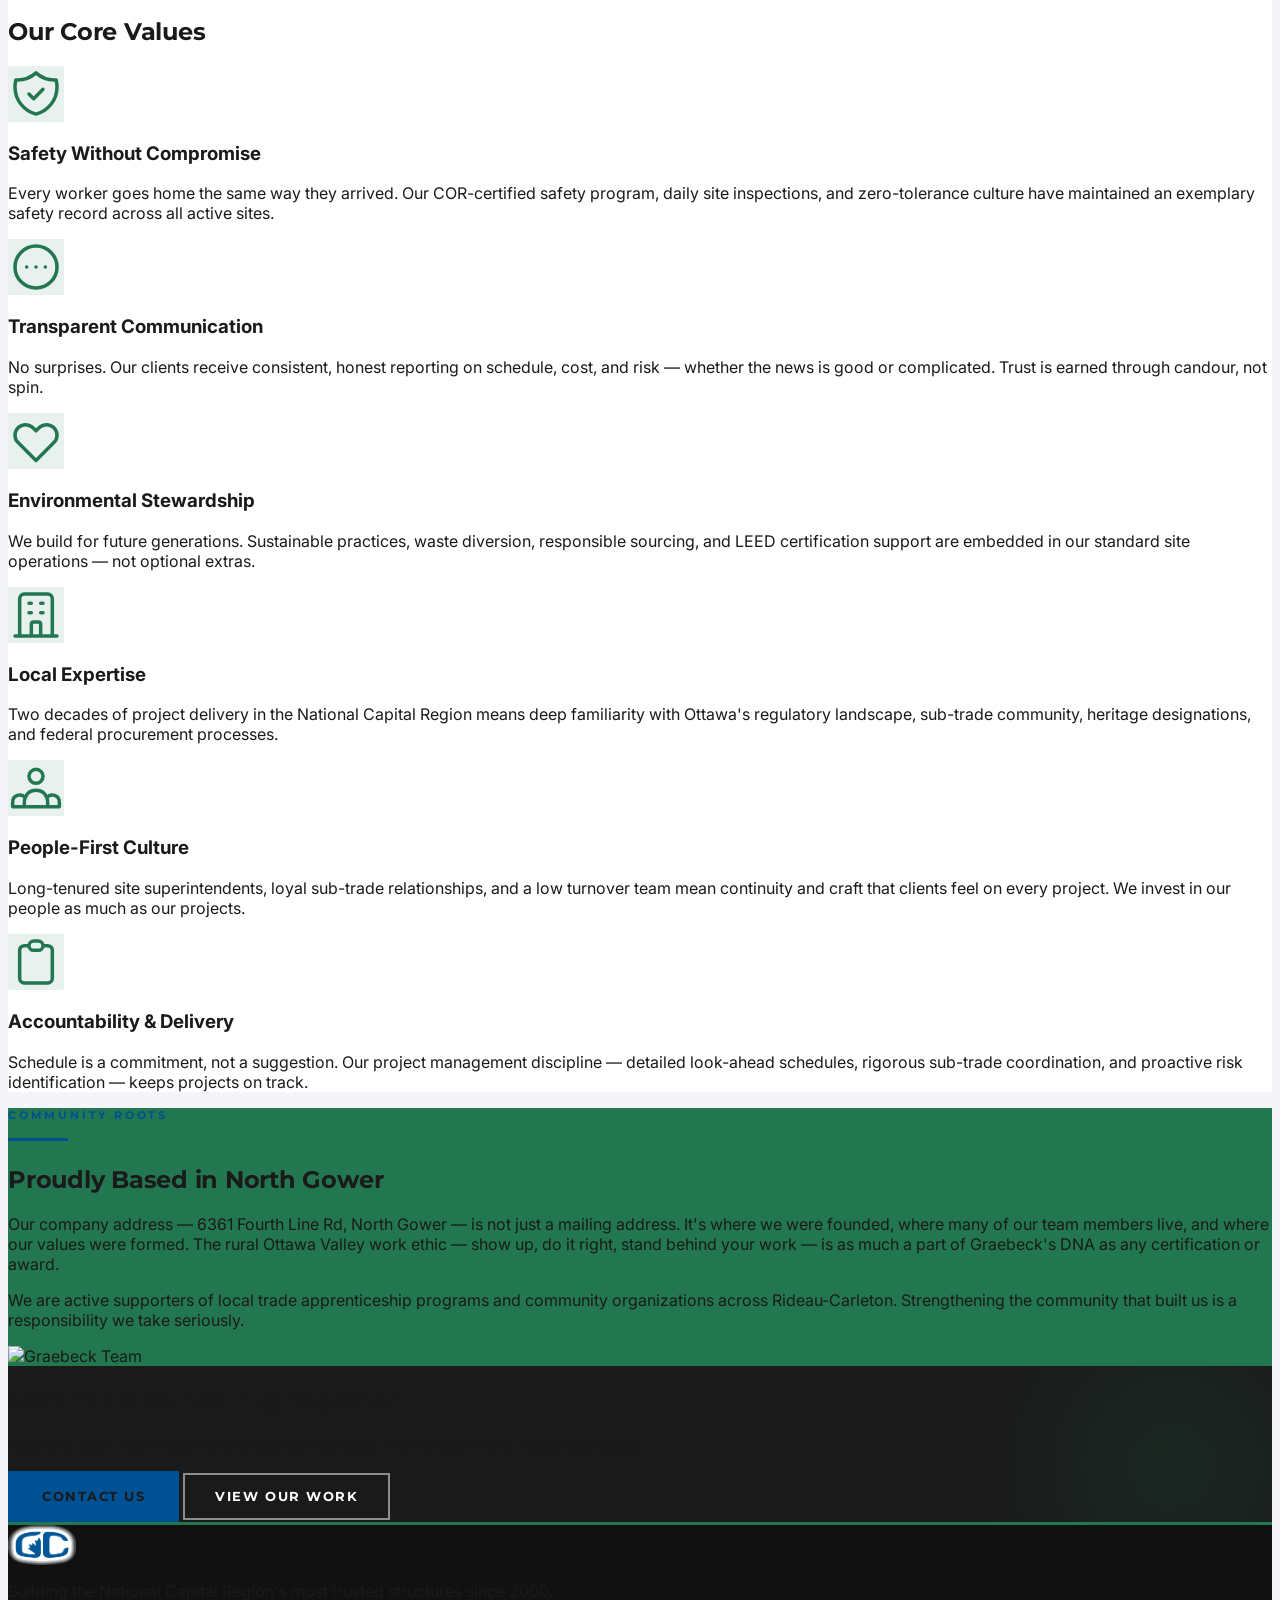
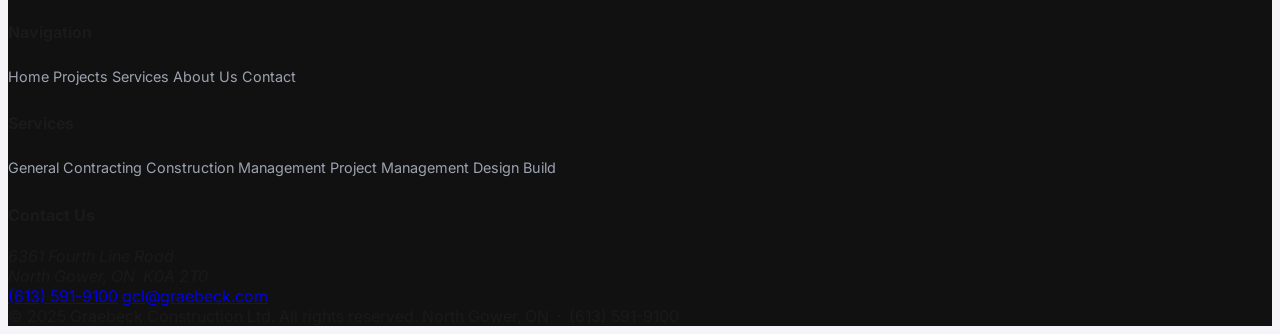
==== commit 7b1e5de7: "fix: about image panel align-self to show full image" ====
--- a/about.html
+++ b/about.html
@@ -71,7 +71,7 @@
     <div class="max-w-7xl mx-auto px-6 lg:px-8">
       <div class="grid grid-cols-1 lg:grid-cols-2 gap-16 items-center">
 
-        <div class="about-img-wrapper" data-reveal>
+        <div class="about-img-wrapper" data-reveal style="align-self: flex-start;">
           <img src="https://images.unsplash.com/photo-1504307651254-35680f356dfd?w=900&q=80"
                alt="Graebeck Construction Site" loading="lazy" />
         </div>
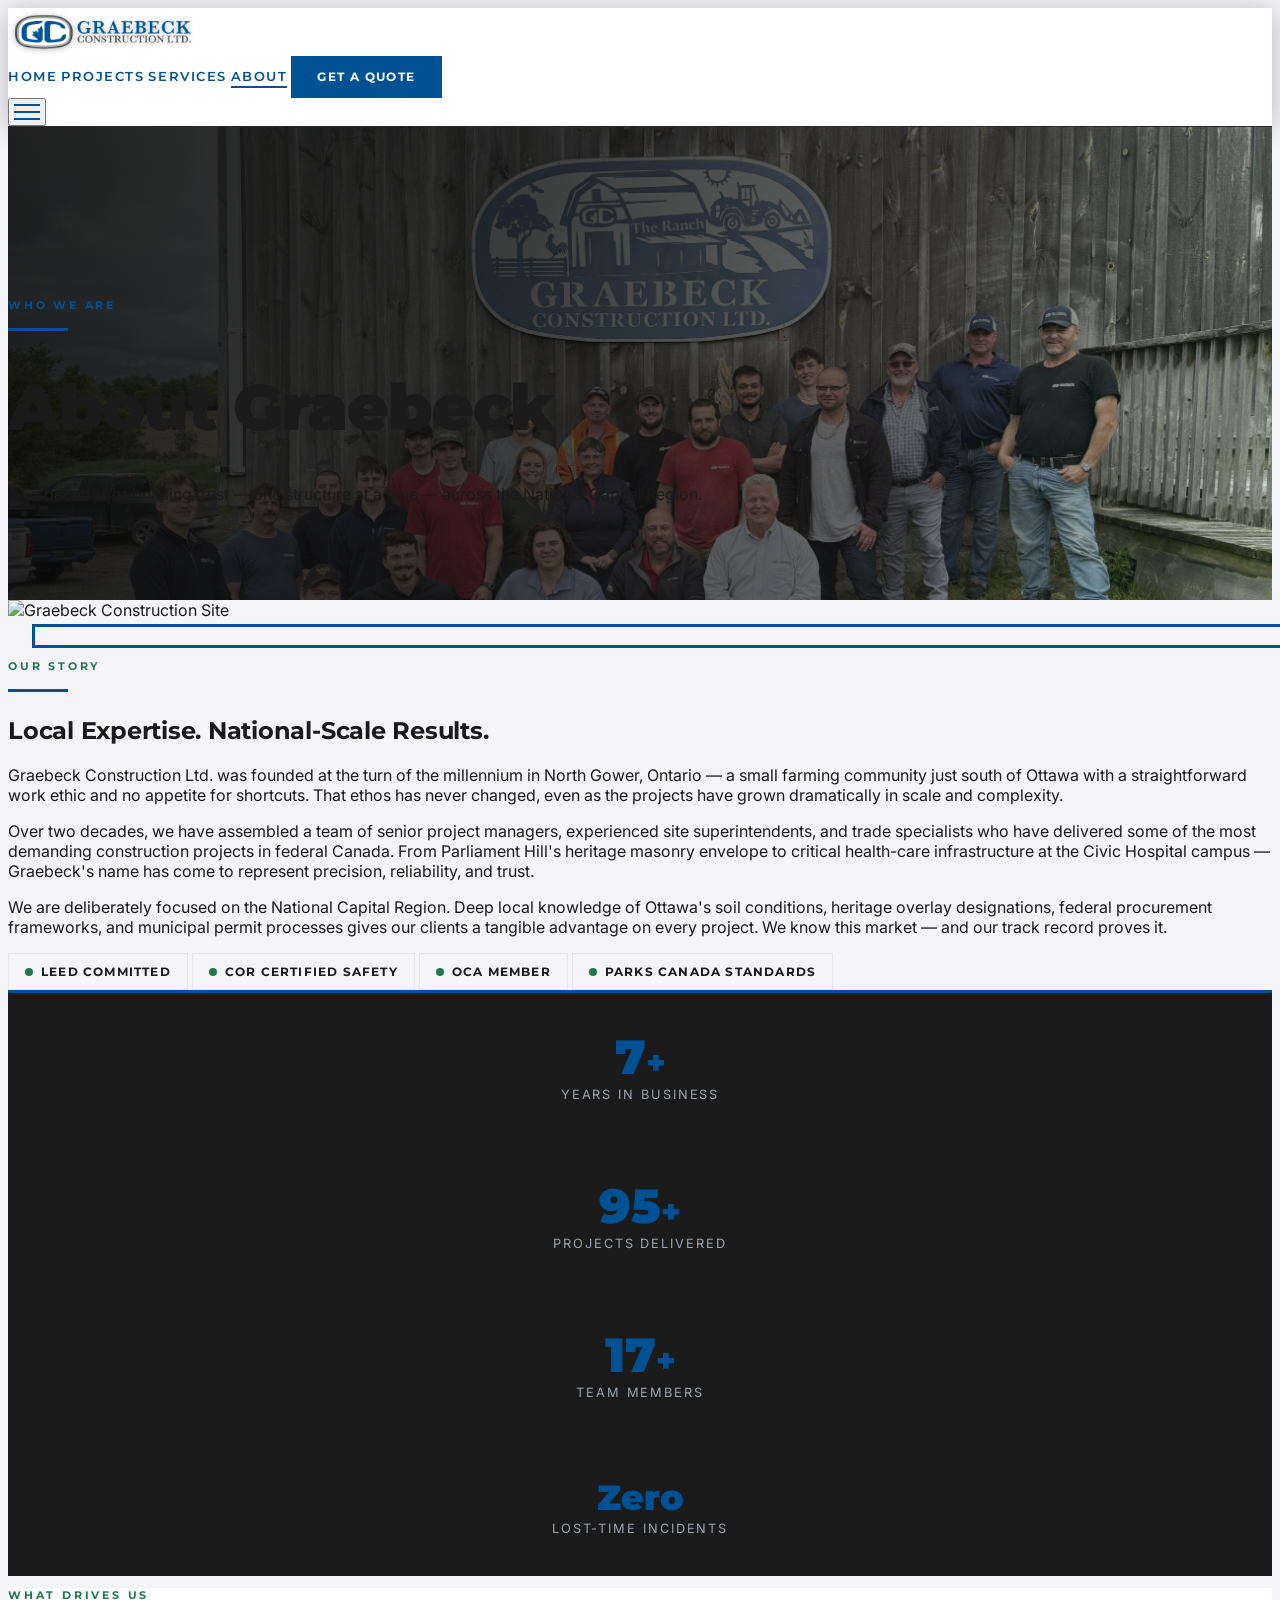
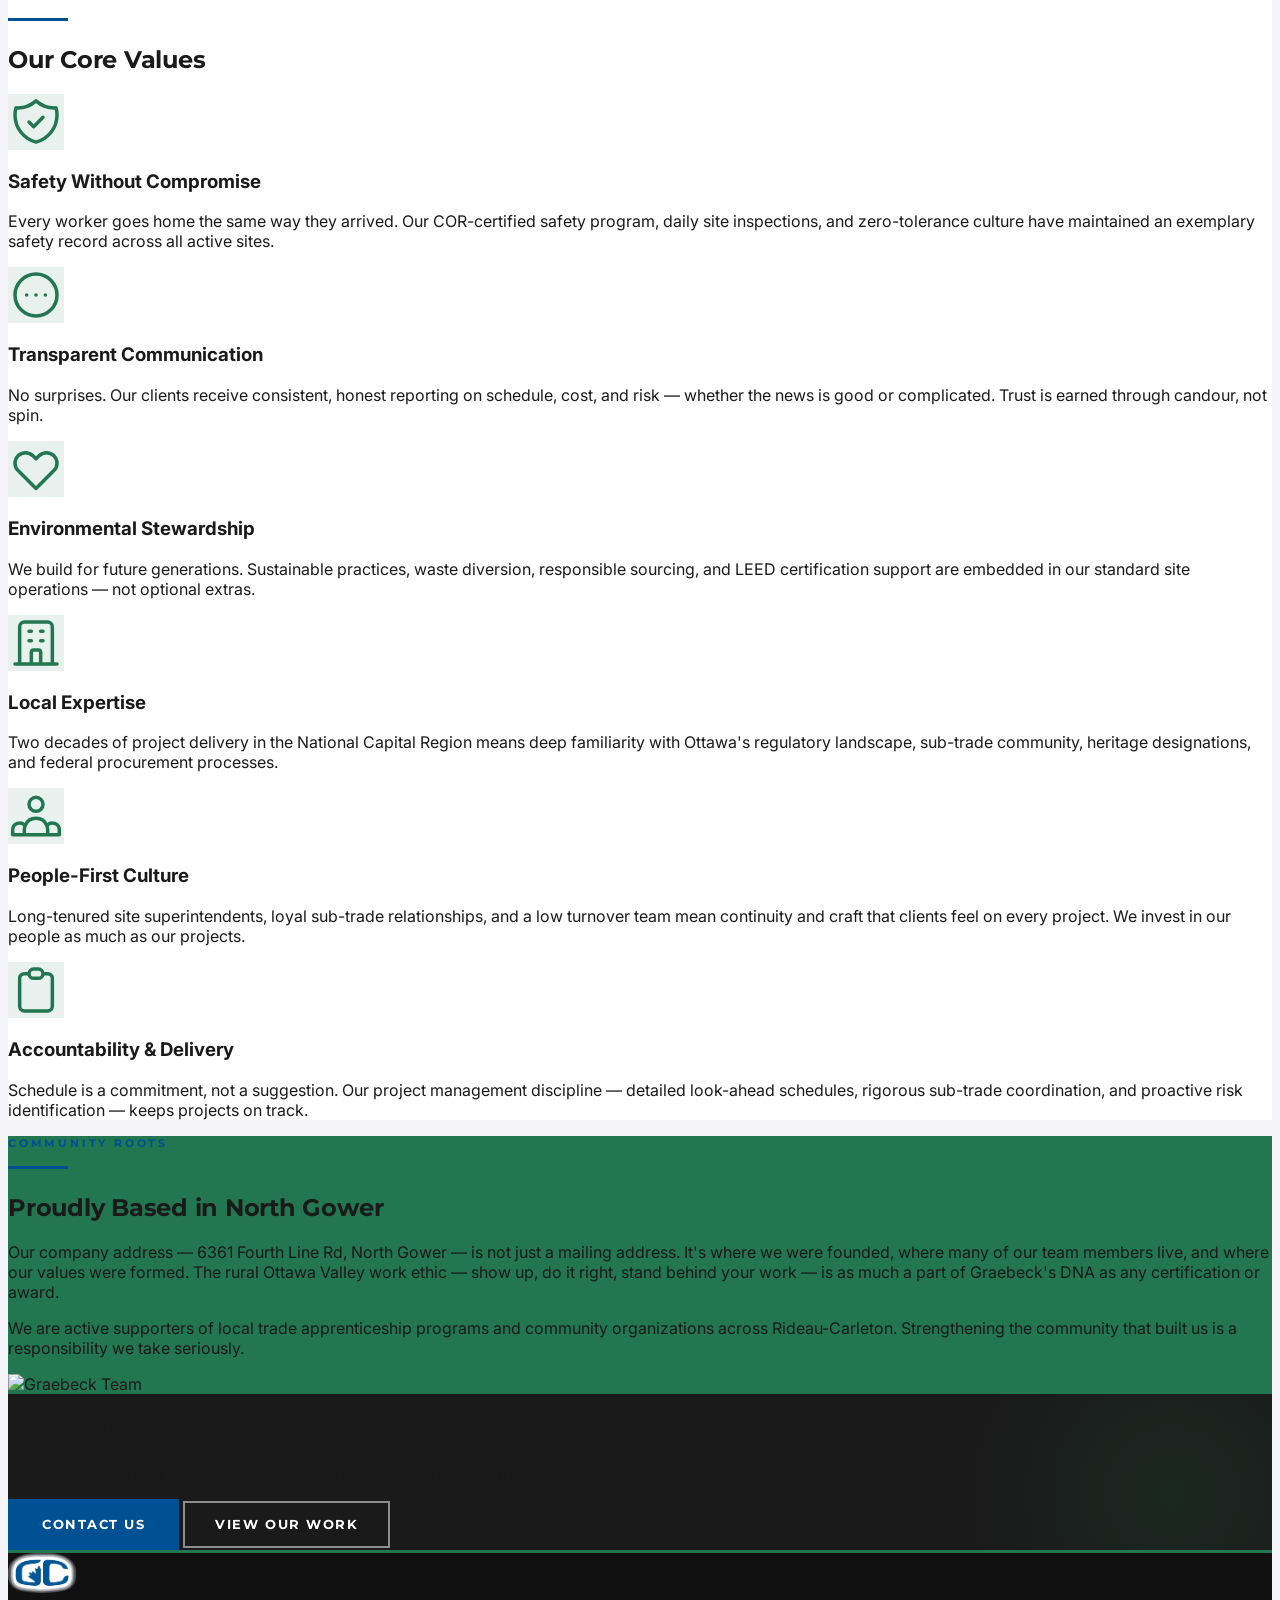
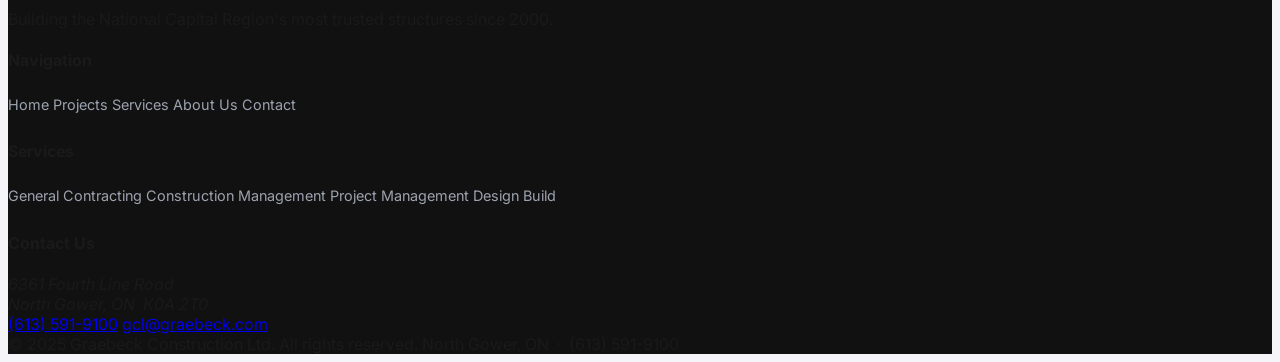
==== commit 169dc71e: "Update: hero heading new copy with line animation, about image panel desktop crop fix" ====
--- a/about.html
+++ b/about.html
@@ -69,7 +69,7 @@
   <!-- STORY SECTION -->
   <section class="py-24 bg-cool">
     <div class="max-w-7xl mx-auto px-6 lg:px-8">
-      <div class="grid grid-cols-1 lg:grid-cols-2 gap-16 items-center">
+      <div class="grid grid-cols-1 lg:grid-cols-2 gap-16 items-center" style="overflow: visible;">
 
         <div class="about-img-wrapper" data-reveal style="align-self: flex-start;">
           <img src="https://images.unsplash.com/photo-1504307651254-35680f356dfd?w=900&q=80"
--- a/css/custom.css
+++ b/css/custom.css
@@ -27,13 +27,13 @@
 
 /* ── Navbar ── */
 #navbar {
-  background: #a3a5b5 !important;
+  background: #ffffff !important;
   box-shadow: 0 2px 24px rgba(0, 0, 0, 0.25);
   transition: box-shadow 0.4s ease;
   position: relative;
 }
 #navbar.nav-scrolled {
-  background: #a3a5b5 !important;
+  background: #ffffff !important;
   box-shadow: 0 2px 24px rgba(0, 0, 0, 0.3);
 }
 /* Logo sits directly on gold gradient — no dark backing */
@@ -46,7 +46,10 @@
 .nav-logo img {
   -webkit-filter: drop-shadow(0px 1px 3px rgba(0,0,0,0.25));
   filter: drop-shadow(0px 1px 3px rgba(0,0,0,0.25));
-  /* Slide-up fade-in on page load */
+  /* Animation removed from global scope — applied only on homepage via body.page-home */
+}
+/* Logo entrance animation: homepage only */
+body.page-home .nav-logo img {
   -webkit-animation: logoEntrance 0.8s ease-out both;
           animation: logoEntrance 0.8s ease-out both;
 }
@@ -55,37 +58,37 @@
 @-webkit-keyframes logoEntrance {
   from {
     opacity: 0;
-    -webkit-transform: translateY(40px);
-            transform: translateY(40px);
+    -webkit-transform: translateX(-60px);
+            transform: translateX(-60px);
   }
   to {
     opacity: 1;
-    -webkit-transform: translateY(0);
-            transform: translateY(0);
+    -webkit-transform: translateX(0);
+            transform: translateX(0);
   }
 }
 @keyframes logoEntrance {
   from {
     opacity: 0;
-    -webkit-transform: translateY(40px);
-            transform: translateY(40px);
+    -webkit-transform: translateX(-60px);
+            transform: translateX(-60px);
   }
   to {
     opacity: 1;
-    -webkit-transform: translateY(0);
-            transform: translateY(0);
+    -webkit-transform: translateX(0);
+            transform: translateX(0);
   }
 }
-/* Navbar CTA: dark button contrasts against #a3a5b5 background */
+/* Navbar CTA */
 #navbar .btn-primary {
-  background: #1A1A1A;
+  background: #005193;
   color: #ffffff;
-  border-color: #1A1A1A;
+  border-color: #005193;
 }
 #navbar .btn-primary:hover {
-  background: #2a2a2a;
+  background: #0066b8;
   color: #ffffff;
-  border-color: #2a2a2a;
+  border-color: #0066b8;
   transform: translateY(-2px);
 }
 .nav-link {
@@ -94,7 +97,7 @@
   font-size: 0.8rem;
   letter-spacing: 0.12em;
   text-transform: uppercase;
-  color: #ffffff;
+  color: #005193;
   text-decoration: none;
   position: relative;
   padding-bottom: 4px;
@@ -107,13 +110,13 @@
   left: 0;
   width: 0;
   height: 2px;
-  background: #ffffff;
+  background: #005193;
   transition: width 0.3s ease;
 }
 .nav-link:hover::after,
 .nav-link.active::after { width: 100%; }
-.nav-link:hover { color: #ffffff; }
-.nav-link.active { color: #ffffff; }
+.nav-link:hover { color: #005193; }
+.nav-link.active { color: #005193; }
 
 /* ── Hero ── */
 .hero-section {
@@ -134,13 +137,30 @@
     rgba(34,119,80,0.25) 100%
   );
 }
+/* ── Hero heading line-by-line animation (homepage only) ── */
+.hero-line {
+  display: block;
+  opacity: 0;
+  transform: translateY(24px);
+  animation: heroLineIn 0.7s ease-out forwards;
+}
+.hero-line-1 { animation-delay: 0.1s; }
+.hero-line-2 { animation-delay: 0.4s; }
+.hero-line-3 { animation-delay: 0.7s; }
+@keyframes heroLineIn {
+  to {
+    opacity: 1;
+    transform: translateY(0);
+  }
+}
+
 .hero-badge {
   display: inline-flex;
   align-items: center;
   gap: 8px;
   background: rgba(0,81,147,0.15);
   border: 1px solid rgba(0,81,147,0.4);
-  color: var(--gold);
+  color: #ffffff;
   font-family: 'Montserrat', sans-serif;
   font-size: 0.7rem;
   font-weight: 700;
@@ -152,7 +172,7 @@
 }
 .hero-badge .dot {
   width: 6px; height: 6px;
-  background: var(--gold);
+  background: #ffffff;
   border-radius: 50%;
   animation: pulse-dot 2s infinite;
 }
@@ -189,7 +209,7 @@
   align-items: center;
   gap: 10px;
   background: var(--gold);
-  color: var(--onyx);
+  color: #ffffff;
   font-family: 'Montserrat', sans-serif;
   font-weight: 700;
   font-size: 0.8rem;
@@ -232,22 +252,23 @@
   display: inline-flex;
   align-items: center;
   gap: 10px;
-  background: var(--onyx);
-  color: #fff;
+  background: #005193;
+  color: #ffffff;
   font-family: 'Montserrat', sans-serif;
   font-weight: 700;
   font-size: 0.8rem;
   letter-spacing: 0.12em;
   text-transform: uppercase;
   padding: 16px 32px;
-  border: 2px solid var(--onyx);
+  border: 2px solid #005193;
   text-decoration: none;
   transition: background 0.25s, color 0.25s, border-color 0.25s, transform 0.2s;
   cursor: pointer;
 }
 .btn-dark:hover {
-  background: transparent;
-  color: var(--onyx);
+  background: #0066b8;
+  color: #ffffff;
+  border-color: #0066b8;
   transform: translateY(-2px);
 }
 
@@ -378,12 +399,17 @@
 /* ── About Teaser ── */
 .about-img-wrapper {
   position: relative;
+  width: 100%;
+  display: block;
+  padding-bottom: 28px;
+  padding-right: 28px;
+  overflow: visible;
 }
 .about-img-wrapper::before {
   content: '';
   position: absolute;
   top: 24px; left: 24px;
-  right: -24px; bottom: -24px;
+  right: 0; bottom: 0;
   border: 3px solid var(--gold);
   z-index: 0;
 }
@@ -392,7 +418,6 @@
   z-index: 1;
   width: 100%;
   height: auto;
-  max-height: none;
   object-fit: contain;
   display: block;
 }
@@ -605,7 +630,7 @@
 .hamburger span {
   display: block;
   width: 26px; height: 2px;
-  background: #ffffff;
+  background: #005193;
   transition: transform 0.3s, opacity 0.3s, width 0.3s;
 }
 .hamburger.open span:nth-child(1) { transform: translateY(7px) rotate(45deg); }
